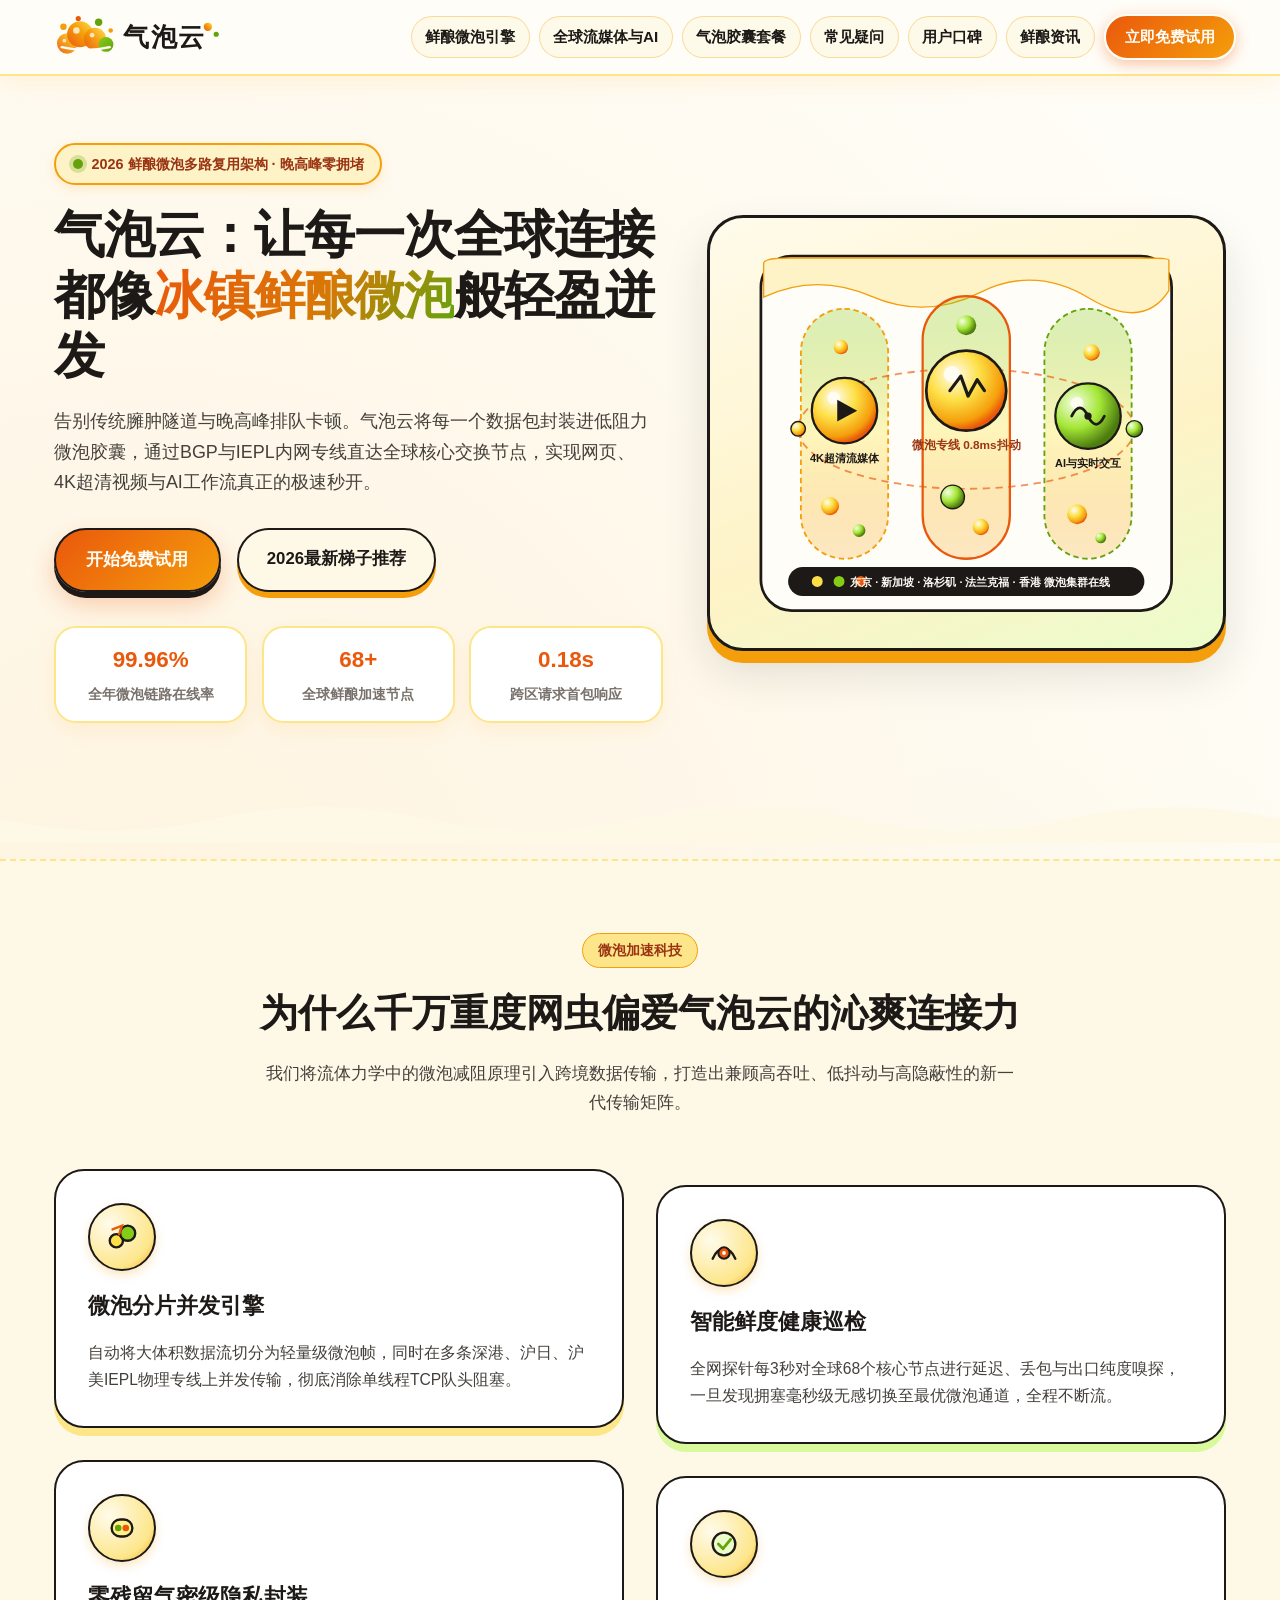
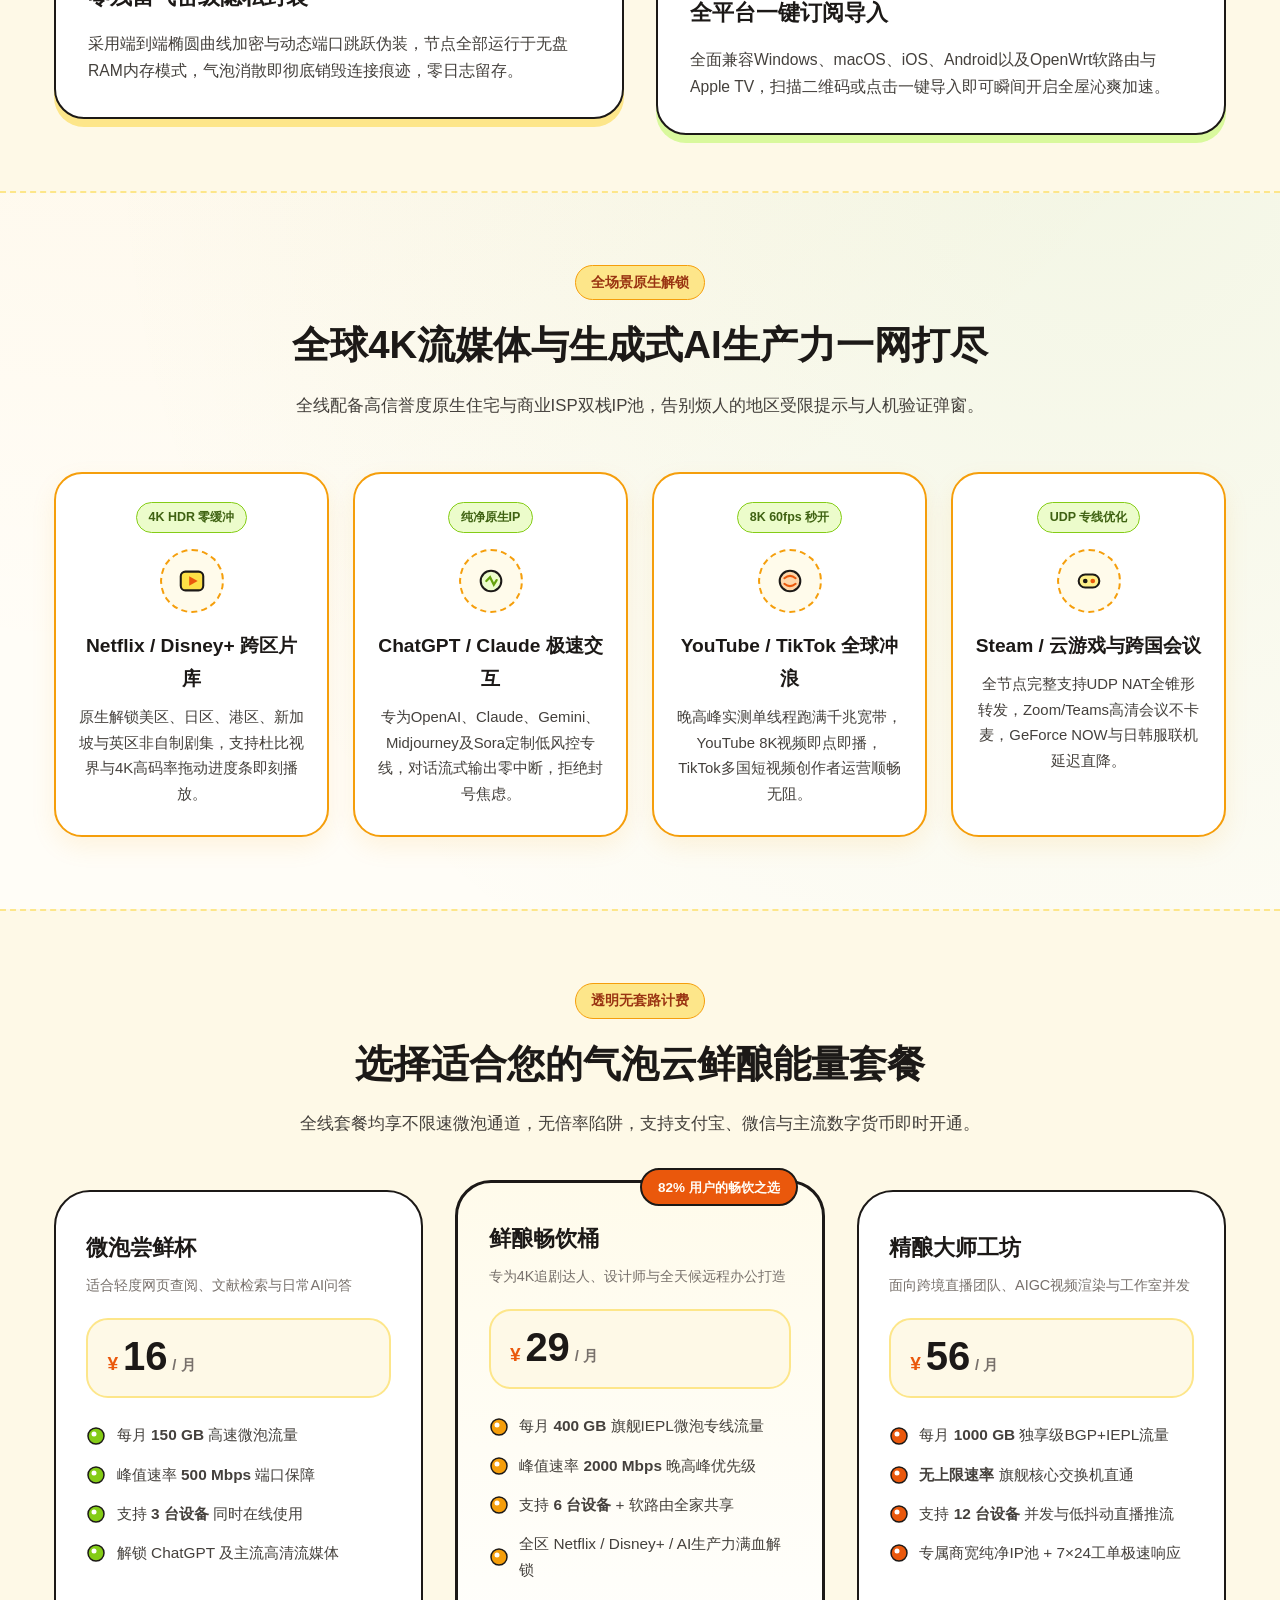
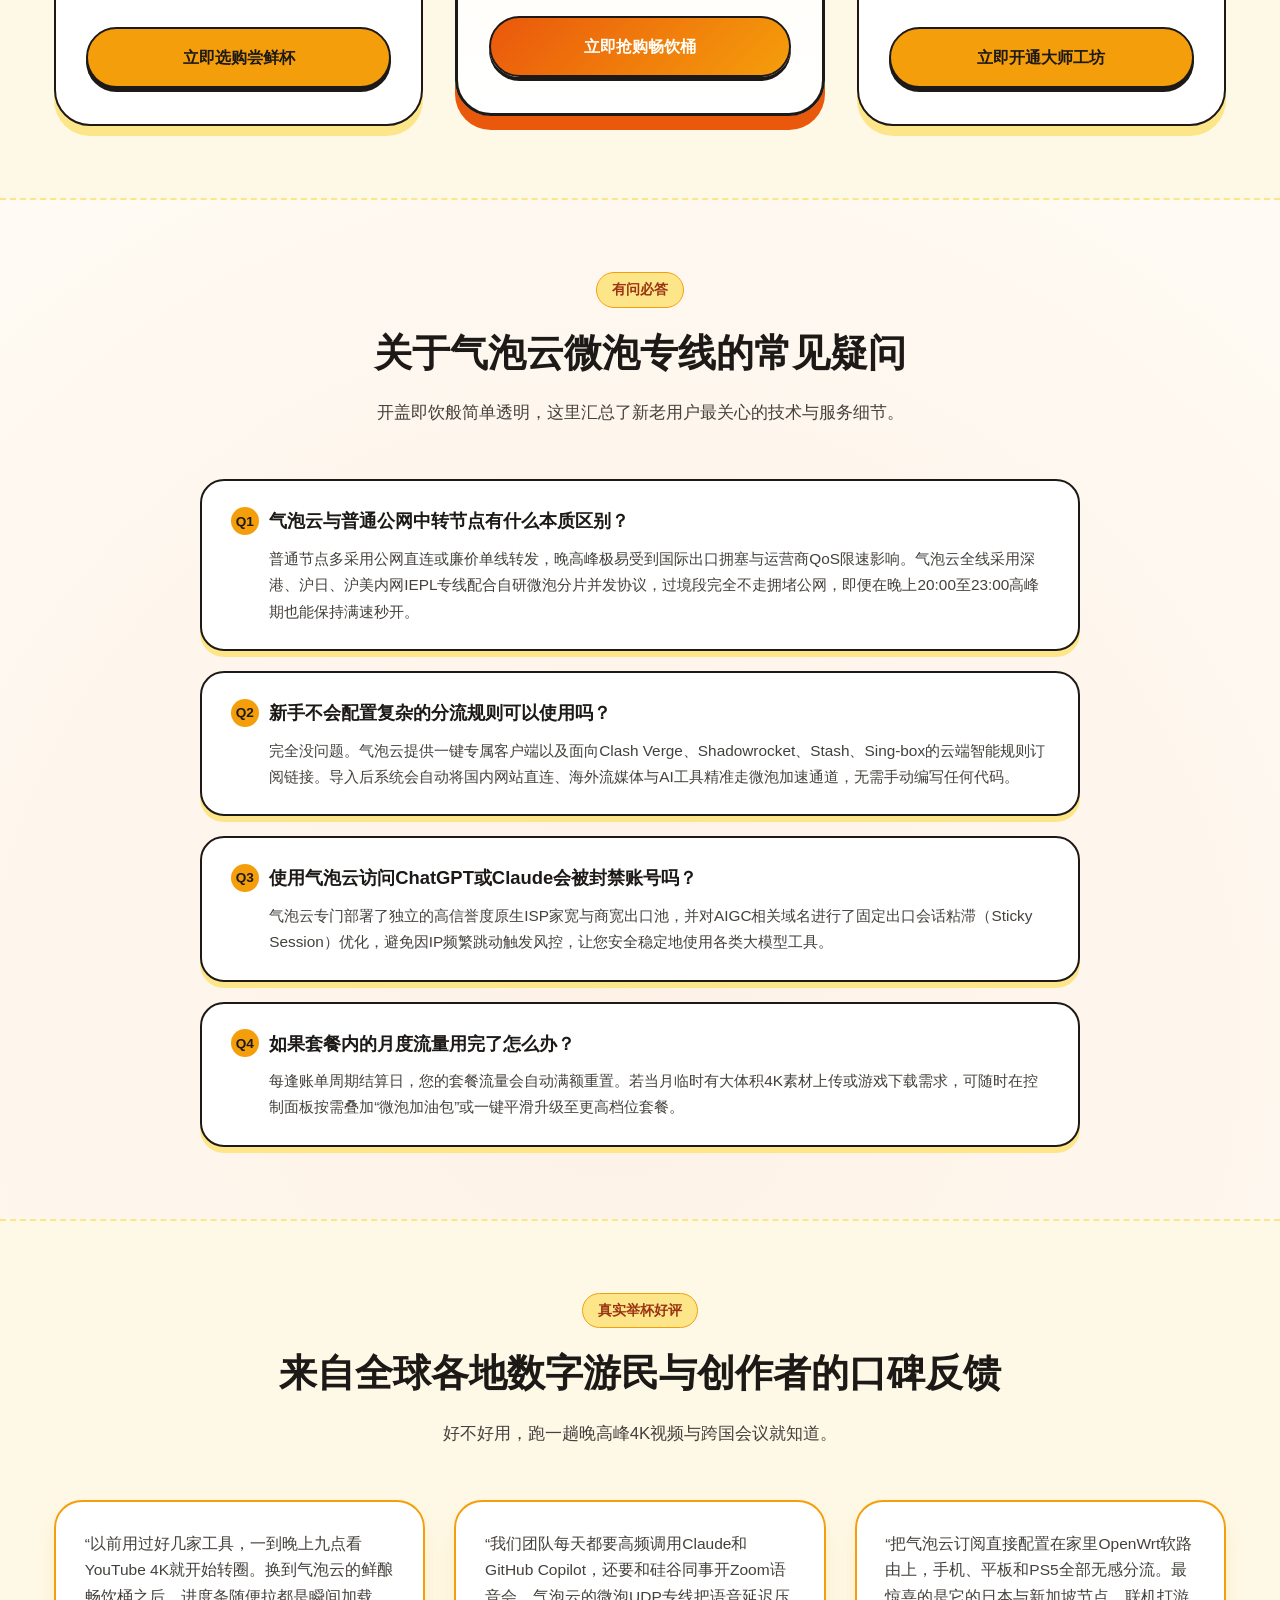
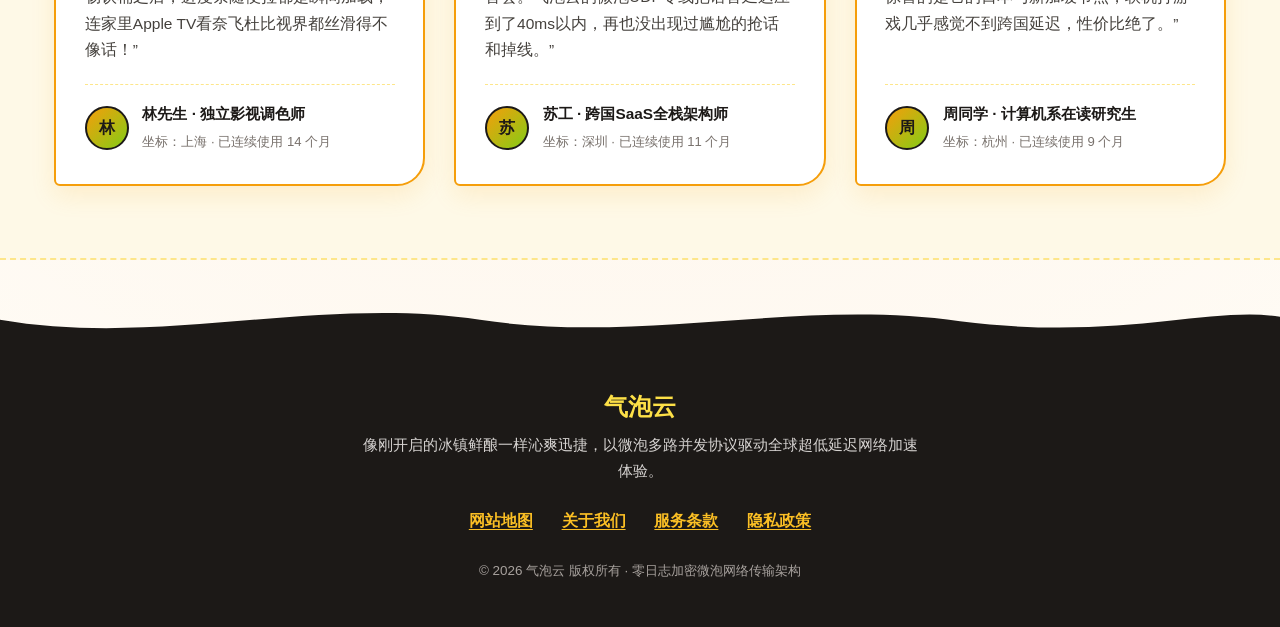
==== index.html @ e61292d2 "Deploy qipaoyun.beer landing page" ====
<!DOCTYPE html>
<html lang="zh-CN">
<head>
  <meta charset="UTF-8">
  <meta name="viewport" content="width=device-width, initial-scale=1.0">
  <title>气泡云 - 像冰镇鲜酿一样沁爽丝滑的全球网络加速与极速秒开专线</title>
  <meta name="description" content="气泡云采用独创微泡多路复用传输协议，为您提供零感延迟的网络加速体验。无论是4K流媒体解锁、AIGC生产力工具还是跨服云游戏均能极速秒开，是2026年口碑出众的高性价比机场推荐首选。">
  <meta name="keywords" content="气泡云,网络加速,极速秒开,机场推荐,微泡专线,流媒体解锁,低延迟节点,跨境网络优化">
  <link rel="canonical" href="https://qipaoyun.beer/">
  <meta property="og:type" content="website">
  <meta property="og:title" content="气泡云 - 像冰镇鲜酿一样沁爽丝滑的全球网络加速与极速秒开专线">
  <meta property="og:description" content="气泡云采用独创微泡多路复用传输协议，为您提供零感延迟的网络加速体验。4K流媒体与AI大模型极速秒开，年度高口碑机场推荐。">
  <meta property="og:url" content="https://qipaoyun.beer/">
  <meta property="og:image" content="https://qipaoyun.beer/og-bubble-beer.svg">
  <link rel="stylesheet" href="style.css">
  <script type="application/ld+json">
  {
    "@context": "https://schema.org",
    "@type": "Product",
    "name": "气泡云",
    "brand": {
      "@type": "Brand",
      "name": "气泡云"
    },
    "description": "气泡云采用微泡多路并发传输引擎，提供全球IEPL与Anycast高速节点，支持4K流媒体与AI协同极速秒开的网络加速服务。",
    "offers": {
      "@type": "AggregateOffer",
      "lowPrice": "16.00",
      "highPrice": "56.00",
      "priceCurrency": "CNY",
      "offerCount": "3"
    }
  }
  </script>
</head>
<body>
  <div class="ambient-bubbles" aria-hidden="true">
    <span></span><span></span><span></span><span></span><span></span><span></span><span></span>
  </div>

  <header class="site-header">
  <div class="header-inner">
    <a href="index.html" class="brand-logo" aria-label="气泡云首页">
  <svg class="logo-svg" viewBox="0 0 210 54" width="200" height="50" role="img" aria-label="气泡云鲜酿微泡云朵标志">
    <defs>
      <linearGradient id="beerFizzGrad" x1="0%" y1="100%" x2="100%" y2="0%">
        <stop offset="0%" stop-color="#EA580C"/>
        <stop offset="55%" stop-color="#F59E0B"/>
        <stop offset="100%" stop-color="#FDE047"/>
      </linearGradient>
      <linearGradient id="limePopGrad" x1="0%" y1="0%" x2="100%" y2="100%">
        <stop offset="0%" stop-color="#84CC16"/>
        <stop offset="100%" stop-color="#65A30D"/>
      </linearGradient>
    </defs>
    <!-- Effervescent bubble cluster forming cloud -->
    <circle cx="22" cy="34" r="11" fill="url(#beerFizzGrad)" opacity="0.92"/>
    <circle cx="36" cy="24" r="14" fill="url(#beerFizzGrad)"/>
    <circle cx="52" cy="29" r="12" fill="url(#beerFizzGrad)" opacity="0.95"/>
    <circle cx="64" cy="35" r="8" fill="url(#limePopGrad)"/>
    <path d="M16 38 Q42 44 68 38" stroke="#FFFDF7" stroke-width="2.5" fill="none" stroke-linecap="round"/>
    <!-- Rising micro-bubbles -->
    <circle class="fizz-dot d1" cx="18" cy="16" r="3.5" fill="#F59E0B"/>
    <circle class="fizz-dot d2" cx="34" cy="7" r="2.8" fill="#EA580C"/>
    <circle class="fizz-dot d3" cx="56" cy="11" r="4" fill="#65A30D"/>
    <circle class="fizz-dot d1" cx="69" cy="20" r="2.5" fill="#F59E0B"/>
    <!-- Highlights inside bubbles -->
    <circle cx="32" cy="20" r="3.5" fill="#FFFDF7" opacity="0.75"/>
    <circle cx="49" cy="25" r="2.5" fill="#FFFDF7" opacity="0.75"/>
    <circle cx="19" cy="31" r="2" fill="#FFFDF7" opacity="0.7"/>
    <!-- Brand Text 气泡云 integrated with bubble accent -->
    <text x="82" y="37" font-family="'PingFang SC', 'Microsoft YaHei', sans-serif" font-size="28" font-weight="900" fill="#1C1917" letter-spacing="2">气泡云</text>
    <circle cx="174" cy="16" r="4.5" fill="url(#beerFizzGrad)"/>
    <circle cx="183" cy="24" r="2.8" fill="#65A30D"/>
  </svg>
</a>
    <nav class="main-nav" aria-label="主导航">
      <a href="index.html#fizz-strength" class="nav-item">鲜酿微泡引擎</a>
      <a href="index.html#media-matrix" class="nav-item">全球流媒体与AI</a>
      <a href="index.html#capsule-plans" class="nav-item">气泡胶囊套餐</a>
      <a href="index.html#bubble-faq" class="nav-item">常见疑问</a>
      <a href="index.html#user-cheers" class="nav-item">用户口碑</a>
      <a href="fizz-dispatch.html" class="nav-item ">鲜酿资讯</a>
      <a href="https://ww012.twilightaff.com/#/?code=A56DH1Af" rel="nofollow" target="_blank" class="nav-cta-btn">立即免费试用</a>
    </nav>
  </div>
</header>

  <main>
    <!-- Hero Section -->
    <section class="hero-fizz">
      <div class="container hero-grid">
        <div class="hero-copy">
          <div class="fizz-pill-badge">
            <span class="fizz-pill-dot"></span>
            <span>2026 鲜酿微泡多路复用架构 · 晚高峰零拥堵</span>
          </div>
          <h1 class="hero-title">气泡云：让每一次全球连接都像<span class="highlight-fizz">冰镇鲜酿微泡</span>般轻盈迸发</h1>
          <p class="hero-subtitle">告别传统臃肿隧道与晚高峰排队卡顿。气泡云将每一个数据包封装进低阻力微泡胶囊，通过BGP与IEPL内网专线直达全球核心交换节点，实现网页、4K超清视频与AI工作流真正的极速秒开。</p>
          <div class="hero-cta-group">
            <a href="https://ww012.twilightaff.com/#/?code=A56DH1Af" rel="nofollow" target="_blank" class="btn-primary-fizz">开始免费试用</a>
            <a href="https://tizilab.net/paihang/" target="_blank" class="btn-secondary-pbn">2026最新梯子推荐</a>
          </div>
          <div class="hero-bubble-metrics">
            <div class="metric-bubble-chip">
              <strong>99.96%</strong>
              <span>全年微泡链路在线率</span>
            </div>
            <div class="metric-bubble-chip">
              <strong>68+</strong>
              <span>全球鲜酿加速节点</span>
            </div>
            <div class="metric-bubble-chip">
              <strong>0.18s</strong>
              <span>跨区请求首包响应</span>
            </div>
          </div>
        </div>
        <div class="hero-visual-chamber">
          <svg class="chamber-svg" viewBox="0 0 520 430" role="img" aria-label="气泡云微泡多路并发加速反应舱动态示意图">
  <defs>
    <radialGradient id="goldOrb" cx="35%" cy="30%" r="70%">
      <stop offset="0%" stop-color="#FFFDF7"/>
      <stop offset="45%" stop-color="#FDE047"/>
      <stop offset="85%" stop-color="#F59E0B"/>
      <stop offset="100%" stop-color="#EA580C"/>
    </radialGradient>
    <radialGradient id="limeOrb" cx="30%" cy="30%" r="70%">
      <stop offset="0%" stop-color="#F7FEE7"/>
      <stop offset="55%" stop-color="#A3E635"/>
      <stop offset="100%" stop-color="#4D7C0F"/>
    </radialGradient>
    <linearGradient id="tubeGrad" x1="0%" y1="100%" x2="0%" y2="0%">
      <stop offset="0%" stop-color="#F59E0B" stop-opacity="0.22"/>
      <stop offset="50%" stop-color="#FEF08A" stop-opacity="0.55"/>
      <stop offset="100%" stop-color="#84CC16" stop-opacity="0.28"/>
    </linearGradient>
  </defs>

  <!-- Outer Carbonated Chamber Cylinder -->
  <rect x="34" y="20" width="452" height="390" rx="34" fill="#FFFDF7" stroke="#1C1917" stroke-width="3"/>
  <!-- Top Foam Crown inside Cylinder -->
  <path d="M37,65 Q95,38 155,64 T275,60 T395,66 T483,58 L483,24 Q483,22 450,22 L65,22 Q37,22 37,28 Z" fill="#FEF3C7" stroke="#F59E0B" stroke-width="1.5"/>

  <!-- 3 Vertical Effervescent Pipeline Columns -->
  <rect x="78" y="78" width="96" height="275" rx="48" fill="url(#tubeGrad)" stroke="#F59E0B" stroke-width="2" stroke-dasharray="6 4"/>
  <rect x="212" y="64" width="96" height="289" rx="48" fill="url(#tubeGrad)" stroke="#EA580C" stroke-width="2.5"/>
  <rect x="346" y="78" width="96" height="275" rx="48" fill="url(#tubeGrad)" stroke="#65A30D" stroke-width="2" stroke-dasharray="6 4"/>

  <!-- Orbital Fizz Ring -->
  <g class="svg-orbit-ring">
    <ellipse cx="260" cy="210" rx="185" ry="66" fill="none" stroke="#EA580C" stroke-width="2" stroke-dasharray="8 6" opacity="0.65"/>
    <circle cx="75" cy="210" r="8" fill="url(#goldOrb)" stroke="#1C1917" stroke-width="1.5"/>
    <circle cx="445" cy="210" r="9" fill="url(#limeOrb)" stroke="#1C1917" stroke-width="1.5"/>
  </g>

  <!-- Left Pipeline: 4K Streaming Capsule Bubble -->
  <g class="svg-bubble-rise-1">
    <circle cx="126" cy="190" r="36" fill="url(#goldOrb)" stroke="#1C1917" stroke-width="2.5"/>
    <circle cx="114" cy="176" r="7" fill="#FFFDF7" opacity="0.8"/>
    <polygon points="118,178 118,202 140,190" fill="#1C1917"/>
    <text x="126" y="246" text-anchor="middle" font-size="12" font-weight="800" fill="#1C1917">4K超清流媒体</text>
    <circle cx="110" cy="295" r="10" fill="url(#goldOrb)"/>
    <circle cx="142" cy="322" r="7" fill="url(#limeOrb)"/>
    <circle cx="122" cy="120" r="8" fill="url(#goldOrb)"/>
  </g>

  <!-- Center Pipeline: Core AI & BGP Zero-Drag Mega Bubble -->
  <g class="svg-bubble-rise-2">
    <circle cx="260" cy="168" r="44" fill="url(#goldOrb)" stroke="#1C1917" stroke-width="3"/>
    <circle cx="244" cy="150" r="9" fill="#FFFDF7" opacity="0.85"/>
    <!-- Custom Spark/Wave Icon inside Center Bubble -->
    <path d="M242,168 L254,152 L262,174 L272,156 L280,168" fill="none" stroke="#1C1917" stroke-width="3.5" stroke-linecap="round" stroke-linejoin="round"/>
    <text x="260" y="232" text-anchor="middle" font-size="13" font-weight="900" fill="#9A3412">微泡专线 0.8ms抖动</text>
    <circle cx="245" cy="285" r="13" fill="url(#limeOrb)" stroke="#1C1917" stroke-width="1.5"/>
    <circle cx="276" cy="318" r="9" fill="url(#goldOrb)"/>
    <circle cx="260" cy="96" r="11" fill="url(#limeOrb)"/>
  </g>

  <!-- Right Pipeline: Low-Latency Cloud Gaming & Voice Bubble -->
  <g class="svg-bubble-rise-3">
    <circle cx="394" cy="196" r="36" fill="url(#limeOrb)" stroke="#1C1917" stroke-width="2.5"/>
    <circle cx="382" cy="182" r="7" fill="#FFFDF7" opacity="0.8"/>
    <!-- Custom Pulse Wave Icon -->
    <path d="M376,196 Q385,178 394,196 T412,196" fill="none" stroke="#1C1917" stroke-width="3" stroke-linecap="round"/>
    <circle cx="394" cy="196" r="4" fill="#1C1917"/>
    <text x="394" y="252" text-anchor="middle" font-size="12" font-weight="800" fill="#1C1917">AI与实时交互</text>
    <circle cx="382" cy="304" r="11" fill="url(#goldOrb)"/>
    <circle cx="408" cy="330" r="6" fill="url(#limeOrb)"/>
    <circle cx="398" cy="126" r="9" fill="url(#goldOrb)"/>
  </g>

  <!-- Bottom Carbonation Nucleation Bar -->
  <rect x="64" y="362" width="392" height="32" rx="16" fill="#1C1917"/>
  <circle cx="96" cy="378" r="6" fill="#FDE047"/>
  <circle cx="120" cy="378" r="6" fill="#84CC16"/>
  <circle cx="144" cy="378" r="6" fill="#EA580C"/>
  <text x="275" y="383" text-anchor="middle" font-size="12" font-weight="800" fill="#FFFDF7">东京 · 新加坡 · 洛杉矶 · 法兰克福 · 香港 微泡集群在线</text>
</svg>
        </div>
      </div>
    </section>

    <div class="foam-divider" aria-hidden="true">
      <svg viewBox="0 0 1440 48" preserveAspectRatio="none">
        <path d="M0,24 Q120,48 240,24 T480,24 T720,24 T960,24 T1200,24 T1440,24 L1440,48 L0,48 Z" fill="#FEF9E7"/>
      </svg>
    </div>

    <!-- Core Advantages (4 Cards) -->
    <section id="fizz-strength" class="section-block section-alt">
      <div class="container">
        <div class="section-header">
          <span class="section-tag">微泡加速科技</span>
          <h2 class="section-title">为什么千万重度网虫偏爱气泡云的沁爽连接力</h2>
          <p class="section-desc">我们将流体力学中的微泡减阻原理引入跨境数据传输，打造出兼顾高吞吐、低抖动与高隐蔽性的新一代传输矩阵。</p>
        </div>
        <div class="zigzag-features">
          <article class="fizz-feature-card">
            <div class="feature-bubble-icon">
              <svg width="34" height="34" viewBox="0 0 36 36" fill="none">
                <circle cx="12" cy="22" r="7" stroke="#1C1917" stroke-width="2.5" fill="#FDE047"/>
                <circle cx="24" cy="14" r="8" stroke="#1C1917" stroke-width="2.5" fill="#84CC16"/>
                <path d="M8,10 L18,6 L15,15" stroke="#EA580C" stroke-width="2.5" stroke-linecap="round"/>
              </svg>
            </div>
            <h3>微泡分片并发引擎</h3>
            <p>自动将大体积数据流切分为轻量级微泡帧，同时在多条深港、沪日、沪美IEPL物理专线上并发传输，彻底消除单线程TCP队头阻塞。</p>
          </article>

          <article class="fizz-feature-card">
            <div class="feature-bubble-icon">
              <svg width="34" height="34" viewBox="0 0 36 36" fill="none">
                <path d="M6,24 C12,10 24,10 30,24" stroke="#1C1917" stroke-width="2.5" stroke-linecap="round"/>
                <circle cx="18" cy="18" r="6" fill="#EA580C" stroke="#1C1917" stroke-width="2.2"/>
                <circle cx="18" cy="18" r="2" fill="#FFFDF7"/>
              </svg>
            </div>
            <h3>智能鲜度健康巡检</h3>
            <p>全网探针每3秒对全球68个核心节点进行延迟、丢包与出口纯度嗅探，一旦发现拥塞毫秒级无感切换至最优微泡通道，全程不断流。</p>
          </article>

          <article class="fizz-feature-card">
            <div class="feature-bubble-icon">
              <svg width="34" height="34" viewBox="0 0 36 36" fill="none">
                <rect x="7" y="9" width="22" height="18" rx="9" fill="#FEF08A" stroke="#1C1917" stroke-width="2.5"/>
                <circle cx="14" cy="18" r="3.5" fill="#65A30D"/>
                <circle cx="22" cy="18" r="3.5" fill="#EA580C"/>
              </svg>
            </div>
            <h3>零残留气密级隐私封装</h3>
            <p>采用端到端椭圆曲线加密与动态端口跳跃伪装，节点全部运行于无盘RAM内存模式，气泡消散即彻底销毁连接痕迹，零日志留存。</p>
          </article>

          <article class="fizz-feature-card">
            <div class="feature-bubble-icon">
              <svg width="34" height="34" viewBox="0 0 36 36" fill="none">
                <circle cx="18" cy="18" r="12" stroke="#1C1917" stroke-width="2.5" fill="#ECFCCB"/>
                <path d="M12,18 L17,23 L25,13" stroke="#65A30D" stroke-width="3" stroke-linecap="round" stroke-linejoin="round"/>
              </svg>
            </div>
            <h3>全平台一键订阅导入</h3>
            <p>全面兼容Windows、macOS、iOS、Android以及OpenWrt软路由与Apple TV，扫描二维码或点击一键导入即可瞬间开启全屋沁爽加速。</p>
          </article>
        </div>
      </div>
    </section>

    <!-- Streaming & AI Support (4 Cards) -->
    <section id="media-matrix" class="section-block">
      <div class="container">
        <div class="section-header">
          <span class="section-tag">全场景原生解锁</span>
          <h2 class="section-title">全球4K流媒体与生成式AI生产力一网打尽</h2>
          <p class="section-desc">全线配备高信誉度原生住宅与商业ISP双栈IP池，告别烦人的地区受限提示与人机验证弹窗。</p>
        </div>
        <div class="media-bubble-grid">
          <div class="media-capsule-card">
            <span class="media-badge-pill">4K HDR 零缓冲</span>
            <div class="media-svg-wrap">
              <svg width="30" height="30" viewBox="0 0 32 32" fill="none">
                <rect x="4" y="6" width="24" height="20" rx="5" stroke="#1C1917" stroke-width="2.2" fill="#FDE047"/>
                <polygon points="13,11 13,21 22,16" fill="#EA580C"/>
              </svg>
            </div>
            <h3>Netflix / Disney+ 跨区片库</h3>
            <p>原生解锁美区、日区、港区、新加坡与英区非自制剧集，支持杜比视界与4K高码率拖动进度条即刻播放。</p>
          </div>

          <div class="media-capsule-card">
            <span class="media-badge-pill">纯净原生IP</span>
            <div class="media-svg-wrap">
              <svg width="30" height="30" viewBox="0 0 32 32" fill="none">
                <circle cx="16" cy="16" r="11" stroke="#1C1917" stroke-width="2.2" fill="#ECFCCB"/>
                <path d="M11,16 L15,12 L19,20 L22,15" stroke="#65A30D" stroke-width="2.4" stroke-linecap="round"/>
              </svg>
            </div>
            <h3>ChatGPT / Claude 极速交互</h3>
            <p>专为OpenAI、Claude、Gemini、Midjourney及Sora定制低风控专线，对话流式输出零中断，拒绝封号焦虑。</p>
          </div>

          <div class="media-capsule-card">
            <span class="media-badge-pill">8K 60fps 秒开</span>
            <div class="media-svg-wrap">
              <svg width="30" height="30" viewBox="0 0 32 32" fill="none">
                <circle cx="16" cy="16" r="11" stroke="#1C1917" stroke-width="2.2" fill="#FED7AA"/>
                <path d="M10,13 Q16,8 22,13 M10,19 Q16,24 22,19" stroke="#EA580C" stroke-width="2.2" stroke-linecap="round"/>
              </svg>
            </div>
            <h3>YouTube / TikTok 全球冲浪</h3>
            <p>晚高峰实测单线程跑满千兆宽带，YouTube 8K视频即点即播，TikTok多国短视频创作者运营顺畅无阻。</p>
          </div>

          <div class="media-capsule-card">
            <span class="media-badge-pill">UDP 专线优化</span>
            <div class="media-svg-wrap">
              <svg width="30" height="30" viewBox="0 0 32 32" fill="none">
                <rect x="5" y="9" width="22" height="14" rx="7" stroke="#1C1917" stroke-width="2.2" fill="#FEF08A"/>
                <circle cx="12" cy="16" r="2.5" fill="#1C1917"/>
                <circle cx="20" cy="16" r="2.5" fill="#EA580C"/>
              </svg>
            </div>
            <h3>Steam / 云游戏与跨国会议</h3>
            <p>全节点完整支持UDP NAT全锥形转发，Zoom/Teams高清会议不卡麦，GeForce NOW与日韩服联机延迟直降。</p>
          </div>
        </div>
      </div>
    </section>

    <!-- Pricing Comparison Table (3 Plans) -->
    <section id="capsule-plans" class="section-block section-alt">
      <div class="container">
        <div class="section-header">
          <span class="section-tag">透明无套路计费</span>
          <h2 class="section-title">选择适合您的气泡云鲜酿能量套餐</h2>
          <p class="section-desc">全线套餐均享不限速微泡通道，无倍率陷阱，支持支付宝、微信与主流数字货币即时开通。</p>
        </div>
        <div class="pricing-capsule-grid">
          <!-- Plan 1 -->
          <div class="capsule-plan-card">
            <div>
              <h3 class="plan-name">微泡尝鲜杯</h3>
              <p class="plan-tagline">适合轻度网页查阅、文献检索与日常AI问答</p>
              <div class="plan-price-box">
                <span class="plan-currency">¥</span>
                <span class="plan-amount">16</span>
                <span class="plan-period">/ 月</span>
              </div>
              <ul class="plan-perk-list">
                <li>
                  <svg class="perk-bubble-bullet" viewBox="0 0 20 20"><circle cx="10" cy="10" r="8" fill="#84CC16" stroke="#1C1917" stroke-width="1.5"/><circle cx="8" cy="8" r="2.5" fill="#FFF"/></svg>
                  <span>每月 <strong>150 GB</strong> 高速微泡流量</span>
                </li>
                <li>
                  <svg class="perk-bubble-bullet" viewBox="0 0 20 20"><circle cx="10" cy="10" r="8" fill="#84CC16" stroke="#1C1917" stroke-width="1.5"/><circle cx="8" cy="8" r="2.5" fill="#FFF"/></svg>
                  <span>峰值速率 <strong>500 Mbps</strong> 端口保障</span>
                </li>
                <li>
                  <svg class="perk-bubble-bullet" viewBox="0 0 20 20"><circle cx="10" cy="10" r="8" fill="#84CC16" stroke="#1C1917" stroke-width="1.5"/><circle cx="8" cy="8" r="2.5" fill="#FFF"/></svg>
                  <span>支持 <strong>3 台设备</strong> 同时在线使用</span>
                </li>
                <li>
                  <svg class="perk-bubble-bullet" viewBox="0 0 20 20"><circle cx="10" cy="10" r="8" fill="#84CC16" stroke="#1C1917" stroke-width="1.5"/><circle cx="8" cy="8" r="2.5" fill="#FFF"/></svg>
                  <span>解锁 ChatGPT 及主流高清流媒体</span>
                </li>
              </ul>
            </div>
            <a href="https://ww012.twilightaff.com/#/?code=A56DH1Af" rel="nofollow" target="_blank" class="plan-buy-btn">立即选购尝鲜杯</a>
          </div>

          <!-- Plan 2 (Popular) -->
          <div class="capsule-plan-card popular-fizz">
            <span class="popular-ribbon">82% 用户的畅饮之选</span>
            <div>
              <h3 class="plan-name">鲜酿畅饮桶</h3>
              <p class="plan-tagline">专为4K追剧达人、设计师与全天候远程办公打造</p>
              <div class="plan-price-box">
                <span class="plan-currency">¥</span>
                <span class="plan-amount">29</span>
                <span class="plan-period">/ 月</span>
              </div>
              <ul class="plan-perk-list">
                <li>
                  <svg class="perk-bubble-bullet" viewBox="0 0 20 20"><circle cx="10" cy="10" r="8" fill="#F59E0B" stroke="#1C1917" stroke-width="1.5"/><circle cx="8" cy="8" r="2.5" fill="#FFF"/></svg>
                  <span>每月 <strong>400 GB</strong> 旗舰IEPL微泡专线流量</span>
                </li>
                <li>
                  <svg class="perk-bubble-bullet" viewBox="0 0 20 20"><circle cx="10" cy="10" r="8" fill="#F59E0B" stroke="#1C1917" stroke-width="1.5"/><circle cx="8" cy="8" r="2.5" fill="#FFF"/></svg>
                  <span>峰值速率 <strong>2000 Mbps</strong> 晚高峰优先级</span>
                </li>
                <li>
                  <svg class="perk-bubble-bullet" viewBox="0 0 20 20"><circle cx="10" cy="10" r="8" fill="#F59E0B" stroke="#1C1917" stroke-width="1.5"/><circle cx="8" cy="8" r="2.5" fill="#FFF"/></svg>
                  <span>支持 <strong>6 台设备</strong> + 软路由全家共享</span>
                </li>
                <li>
                  <svg class="perk-bubble-bullet" viewBox="0 0 20 20"><circle cx="10" cy="10" r="8" fill="#F59E0B" stroke="#1C1917" stroke-width="1.5"/><circle cx="8" cy="8" r="2.5" fill="#FFF"/></svg>
                  <span>全区 Netflix / Disney+ / AI生产力满血解锁</span>
                </li>
              </ul>
            </div>
            <a href="https://ww012.twilightaff.com/#/?code=A56DH1Af" rel="nofollow" target="_blank" class="plan-buy-btn">立即抢购畅饮桶</a>
          </div>

          <!-- Plan 3 -->
          <div class="capsule-plan-card">
            <div>
              <h3 class="plan-name">精酿大师工坊</h3>
              <p class="plan-tagline">面向跨境直播团队、AIGC视频渲染与工作室并发</p>
              <div class="plan-price-box">
                <span class="plan-currency">¥</span>
                <span class="plan-amount">56</span>
                <span class="plan-period">/ 月</span>
              </div>
              <ul class="plan-perk-list">
                <li>
                  <svg class="perk-bubble-bullet" viewBox="0 0 20 20"><circle cx="10" cy="10" r="8" fill="#EA580C" stroke="#1C1917" stroke-width="1.5"/><circle cx="8" cy="8" r="2.5" fill="#FFF"/></svg>
                  <span>每月 <strong>1000 GB</strong> 独享级BGP+IEPL流量</span>
                </li>
                <li>
                  <svg class="perk-bubble-bullet" viewBox="0 0 20 20"><circle cx="10" cy="10" r="8" fill="#EA580C" stroke="#1C1917" stroke-width="1.5"/><circle cx="8" cy="8" r="2.5" fill="#FFF"/></svg>
                  <span><strong>无上限速率</strong> 旗舰核心交换机直通</span>
                </li>
                <li>
                  <svg class="perk-bubble-bullet" viewBox="0 0 20 20"><circle cx="10" cy="10" r="8" fill="#EA580C" stroke="#1C1917" stroke-width="1.5"/><circle cx="8" cy="8" r="2.5" fill="#FFF"/></svg>
                  <span>支持 <strong>12 台设备</strong> 并发与低抖动直播推流</span>
                </li>
                <li>
                  <svg class="perk-bubble-bullet" viewBox="0 0 20 20"><circle cx="10" cy="10" r="8" fill="#EA580C" stroke="#1C1917" stroke-width="1.5"/><circle cx="8" cy="8" r="2.5" fill="#FFF"/></svg>
                  <span>专属商宽纯净IP池 + 7×24工单极速响应</span>
                </li>
              </ul>
            </div>
            <a href="https://ww012.twilightaff.com/#/?code=A56DH1Af" rel="nofollow" target="_blank" class="plan-buy-btn">立即开通大师工坊</a>
          </div>
        </div>
      </div>
    </section>

    <!-- FAQ Section (4 Items) -->
    <section id="bubble-faq" class="section-block">
      <div class="container">
        <div class="section-header">
          <span class="section-tag">有问必答</span>
          <h2 class="section-title">关于气泡云微泡专线的常见疑问</h2>
          <p class="section-desc">开盖即饮般简单透明，这里汇总了新老用户最关心的技术与服务细节。</p>
        </div>
        <div class="faq-bubble-stack">
          <div class="faq-bubble-item">
            <h3><span class="faq-q-badge">Q1</span>气泡云与普通公网中转节点有什么本质区别？</h3>
            <p>普通节点多采用公网直连或廉价单线转发，晚高峰极易受到国际出口拥塞与运营商QoS限速影响。气泡云全线采用深港、沪日、沪美内网IEPL专线配合自研微泡分片并发协议，过境段完全不走拥堵公网，即便在晚上20:00至23:00高峰期也能保持满速秒开。</p>
          </div>
          <div class="faq-bubble-item">
            <h3><span class="faq-q-badge">Q2</span>新手不会配置复杂的分流规则可以使用吗？</h3>
            <p>完全没问题。气泡云提供一键专属客户端以及面向Clash Verge、Shadowrocket、Stash、Sing-box的云端智能规则订阅链接。导入后系统会自动将国内网站直连、海外流媒体与AI工具精准走微泡加速通道，无需手动编写任何代码。</p>
          </div>
          <div class="faq-bubble-item">
            <h3><span class="faq-q-badge">Q3</span>使用气泡云访问ChatGPT或Claude会被封禁账号吗？</h3>
            <p>气泡云专门部署了独立的高信誉度原生ISP家宽与商宽出口池，并对AIGC相关域名进行了固定出口会话粘滞（Sticky Session）优化，避免因IP频繁跳动触发风控，让您安全稳定地使用各类大模型工具。</p>
          </div>
          <div class="faq-bubble-item">
            <h3><span class="faq-q-badge">Q4</span>如果套餐内的月度流量用完了怎么办？</h3>
            <p>每逢账单周期结算日，您的套餐流量会自动满额重置。若当月临时有大体积4K素材上传或游戏下载需求，可随时在控制面板按需叠加“微泡加油包”或一键平滑升级至更高档位套餐。</p>
          </div>
        </div>
      </div>
    </section>

    <!-- User Testimonials (3 Cards) -->
    <section id="user-cheers" class="section-block section-alt">
      <div class="container">
        <div class="section-header">
          <span class="section-tag">真实举杯好评</span>
          <h2 class="section-title">来自全球各地数字游民与创作者的口碑反馈</h2>
          <p class="section-desc">好不好用，跑一趟晚高峰4K视频与跨国会议就知道。</p>
        </div>
        <div class="cheers-grid">
          <div class="cheers-card">
            <p class="cheers-quote">“以前用过好几家工具，一到晚上九点看YouTube 4K就开始转圈。换到气泡云的鲜酿畅饮桶之后，进度条随便拉都是瞬间加载，连家里Apple TV看奈飞杜比视界都丝滑得不像话！”</p>
            <div class="cheers-user">
              <div class="user-avatar-bubble">林</div>
              <div class="user-meta">
                <strong>林先生 · 独立影视调色师</strong>
                <span>坐标：上海 · 已连续使用 14 个月</span>
              </div>
            </div>
          </div>

          <div class="cheers-card">
            <p class="cheers-quote">“我们团队每天都要高频调用Claude和GitHub Copilot，还要和硅谷同事开Zoom语音会。气泡云的微泡UDP专线把语音延迟压到了40ms以内，再也没出现过尴尬的抢话和掉线。”</p>
            <div class="cheers-user">
              <div class="user-avatar-bubble">苏</div>
              <div class="user-meta">
                <strong>苏工 · 跨国SaaS全栈架构师</strong>
                <span>坐标：深圳 · 已连续使用 11 个月</span>
              </div>
            </div>
          </div>

          <div class="cheers-card">
            <p class="cheers-quote">“把气泡云订阅直接配置在家里OpenWrt软路由上，手机、平板和PS5全部无感分流。最惊喜的是它的日本与新加坡节点，联机打游戏几乎感觉不到跨国延迟，性价比绝了。”</p>
            <div class="cheers-user">
              <div class="user-avatar-bubble">周</div>
              <div class="user-meta">
                <strong>周同学 · 计算机系在读研究生</strong>
                <span>坐标：杭州 · 已连续使用 9 个月</span>
              </div>
            </div>
          </div>
        </div>
      </div>
    </section>
  </main>

  <footer class="site-footer">
  <div class="footer-foam-wave" aria-hidden="true">
    <svg viewBox="0 0 1440 70" preserveAspectRatio="none">
      <path d="M0,36 C180,72 360,4 540,36 C720,68 900,8 1080,38 C1260,64 1360,18 1440,32 L1440,70 L0,70 Z" fill="#1C1917"/>
    </svg>
  </div>
  <div class="footer-body">
    <div class="footer-container">
      <div class="footer-brand-note">
        <span class="footer-brand-title">气泡云</span>
        <p class="footer-tagline">像刚开启的冰镇鲜酿一样沁爽迅捷，以微泡多路并发协议驱动全球超低延迟网络加速体验。</p>
      </div>
      <nav class="footer-links" aria-label="底部合规与信息导航">
        <a href="sitemap.html">网站地图</a>
        <a href="about.html">关于我们</a>
        <a href="terms.html">服务条款</a>
        <a href="privacy.html">隐私政策</a>
      </nav>
      <p class="footer-copy">© 2026 气泡云 版权所有 · 零日志加密微泡网络传输架构</p>
    </div>
  </div>
</footer>
</body>
</html>
---- style.css ----
/* 气泡云 qipaoyun.beer — 精酿鲜啤金黄微泡与沁爽柑橘汽水风格 (Craft Fizz Effervescence & Citrus Soda Pop) */
:root {
  --bg-malt: #FFFDF7;
  --bg-cream: #FEF9E7;
  --bg-card: #FFFFFF;
  --amber-main: #F59E0B;
  --amber-deep: #D97706;
  --tangerine: #EA580C;
  --lime-zest: #65A30D;
  --lime-bright: #84CC16;
  --ink-espresso: #1C1917;
  --ink-warm: #44403C;
  --ink-muted: #78716C;
  --border-fizz: #FDE68A;
  --link-accent: #C2410C;
}

* {
  box-sizing: border-box;
  margin: 0;
  padding: 0;
}

html {
  scroll-behavior: smooth;
  font-size: 16px;
}

body {
  font-family: -apple-system, BlinkMacSystemFont, "PingFang SC", "Hiragino Sans GB", "Microsoft YaHei", sans-serif;
  background-color: var(--bg-malt);
  color: var(--ink-espresso);
  line-height: 1.72;
  overflow-x: hidden;
  background-image:
    radial-gradient(circle at 12% 18%, rgba(245, 158, 11, 0.10) 0%, transparent 28%),
    radial-gradient(circle at 86% 32%, rgba(101, 163, 13, 0.08) 0%, transparent 26%),
    radial-gradient(circle at 48% 78%, rgba(234, 88, 12, 0.07) 0%, transparent 32%);
}

/* Prominent consistent hyperlink color before and after visit */
a,
a:link,
a:visited {
  color: var(--link-accent);
  text-decoration: underline;
  text-decoration-thickness: 1.5px;
  text-underline-offset: 3px;
  transition: color 0.2s ease, background-color 0.2s ease, transform 0.2s ease;
}

a:hover,
a:active {
  color: var(--amber-deep);
}

/* Ambient Rising Bubbles Background Layer */
.ambient-bubbles {
  position: fixed;
  inset: 0;
  pointer-events: none;
  z-index: 0;
  overflow: hidden;
}

.ambient-bubbles span {
  position: absolute;
  bottom: -60px;
  border-radius: 50%;
  background: radial-gradient(circle at 30% 30%, rgba(255, 255, 255, 0.9), rgba(245, 158, 11, 0.28) 65%, rgba(234, 88, 12, 0.42) 100%);
  border: 1.5px solid rgba(245, 158, 11, 0.45);
  animation: riseFizz linear infinite;
}

.ambient-bubbles span:nth-child(1) { width: 22px; height: 22px; left: 7%; animation-duration: 14s; animation-delay: 0s; }
.ambient-bubbles span:nth-child(2) { width: 14px; height: 14px; left: 19%; animation-duration: 11s; animation-delay: 2s; }
.ambient-bubbles span:nth-child(3) { width: 32px; height: 32px; left: 34%; animation-duration: 18s; animation-delay: 4s; }
.ambient-bubbles span:nth-child(4) { width: 18px; height: 18px; left: 52%; animation-duration: 13s; animation-delay: 1s; }
.ambient-bubbles span:nth-child(5) { width: 26px; height: 26px; left: 68%; animation-duration: 16s; animation-delay: 3s; }
.ambient-bubbles span:nth-child(6) { width: 15px; height: 15px; left: 82%; animation-duration: 12s; animation-delay: 5s; }
.ambient-bubbles span:nth-child(7) { width: 28px; height: 28px; left: 92%; animation-duration: 17s; animation-delay: 2.5s; }

@keyframes riseFizz {
  0% { transform: translateY(0) translateX(0) scale(0.85); opacity: 0; }
  15% { opacity: 0.65; }
  50% { transform: translateY(-50vh) translateX(12px) scale(1.05); opacity: 0.55; }
  85% { opacity: 0.45; }
  100% { transform: translateY(-108vh) translateX(-10px) scale(1.18); opacity: 0; }
}

.fizz-dot {
  animation: popPulse 2.6s ease-in-out infinite;
}
.fizz-dot.d2 { animation-delay: 0.8s; }
.fizz-dot.d3 { animation-delay: 1.5s; }

@keyframes popPulse {
  0%, 100% { transform: translateY(0) scale(1); opacity: 0.9; }
  50% { transform: translateY(-4px) scale(1.22); opacity: 1; }
}

/* Header & Navigation */
.site-header {
  position: sticky;
  top: 0;
  z-index: 100;
  background: rgba(255, 253, 247, 0.95);
  border-bottom: 2px solid var(--border-fizz);
  box-shadow: 0 6px 24px rgba(245, 158, 11, 0.10);
}

.header-inner {
  max-width: 1240px;
  margin: 0 auto;
  padding: 0.75rem 1.5rem;
  display: flex;
  align-items: center;
  justify-content: space-between;
  gap: 1rem;
  flex-wrap: wrap;
}

.brand-logo,
.brand-logo:link,
.brand-logo:visited {
  text-decoration: none;
  display: inline-flex;
  align-items: center;
}

.main-nav {
  display: flex;
  align-items: center;
  gap: 0.55rem;
  flex-wrap: wrap;
}

.nav-item,
.nav-item:link,
.nav-item:visited {
  color: var(--ink-espresso);
  text-decoration: none;
  font-weight: 600;
  font-size: 0.95rem;
  padding: 0.45rem 0.85rem;
  border-radius: 999px;
  background: rgba(254, 249, 231, 0.85);
  border: 1px solid rgba(245, 158, 11, 0.35);
  transition: all 0.22s ease;
}

.nav-item:hover,
.nav-item.active-nav {
  background: var(--amber-main);
  color: #1C1917;
  border-color: var(--amber-deep);
  transform: translateY(-2px);
}

.nav-cta-btn,
.nav-cta-btn:link,
.nav-cta-btn:visited {
  background: linear-gradient(135deg, #EA580C 0%, #F59E0B 100%);
  color: #FFFDF7;
  text-decoration: none;
  font-weight: 800;
  font-size: 0.95rem;
  padding: 0.52rem 1.2rem;
  border-radius: 999px;
  border: 2px solid #FFFDF7;
  box-shadow: 0 4px 14px rgba(234, 88, 12, 0.35);
}

.nav-cta-btn:hover {
  transform: translateY(-2px) scale(1.03);
  box-shadow: 0 6px 18px rgba(234, 88, 12, 0.48);
  color: #FFFDF7;
}

/* Main Container */
main {
  position: relative;
  z-index: 1;
}

.container {
  max-width: 1220px;
  margin: 0 auto;
  padding: 0 1.5rem;
}

/* Hero Section: Split Left Copy / Right Animated Bubble Accelerator Chamber */
.hero-fizz {
  padding: 4.2rem 0 3.5rem;
  position: relative;
}

.hero-grid {
  display: grid;
  grid-template-columns: 1.08fr 0.92fr;
  gap: 2.8rem;
  align-items: center;
}

.fizz-pill-badge {
  display: inline-flex;
  align-items: center;
  gap: 0.55rem;
  padding: 0.42rem 1.05rem;
  border-radius: 999px;
  background: #FEF3C7;
  border: 2px solid #F59E0B;
  color: #9A3412;
  font-weight: 800;
  font-size: 0.9rem;
  margin-bottom: 1.25rem;
  box-shadow: 0 4px 12px rgba(245, 158, 11, 0.16);
}

.fizz-pill-dot {
  width: 10px;
  height: 10px;
  border-radius: 50%;
  background: var(--lime-zest);
  box-shadow: 0 0 0 4px rgba(101, 163, 13, 0.25);
}

.hero-title {
  font-size: clamp(2.1rem, 4vw, 3.35rem);
  line-height: 1.18;
  font-weight: 900;
  color: var(--ink-espresso);
  margin-bottom: 1.2rem;
  letter-spacing: -0.02em;
}

.hero-title .highlight-fizz {
  background: linear-gradient(120deg, #EA580C 0%, #D97706 55%, #65A30D 100%);
  -webkit-background-clip: text;
  -webkit-text-fill-color: transparent;
}

.hero-subtitle {
  font-size: 1.12rem;
  color: var(--ink-warm);
  margin-bottom: 1.85rem;
  max-width: 600px;
}

.hero-cta-group {
  display: flex;
  flex-wrap: wrap;
  gap: 1rem;
  margin-bottom: 2.1rem;
}

.btn-primary-fizz,
.btn-primary-fizz:link,
.btn-primary-fizz:visited {
  display: inline-flex;
  align-items: center;
  justify-content: center;
  gap: 0.6rem;
  padding: 0.95rem 1.9rem;
  border-radius: 999px;
  background: linear-gradient(135deg, #EA580C 0%, #F59E0B 100%);
  color: #FFFDF7;
  font-size: 1.08rem;
  font-weight: 800;
  text-decoration: none;
  border: 2px solid #1C1917;
  box-shadow: 0 6px 0 #1C1917, 0 12px 24px rgba(234, 88, 12, 0.28);
}

.btn-primary-fizz:hover {
  transform: translateY(-3px);
  box-shadow: 0 9px 0 #1C1917, 0 16px 28px rgba(234, 88, 12, 0.36);
  color: #FFFDF7;
}

.btn-secondary-pbn,
.btn-secondary-pbn:link,
.btn-secondary-pbn:visited {
  display: inline-flex;
  align-items: center;
  justify-content: center;
  gap: 0.55rem;
  padding: 0.95rem 1.75rem;
  border-radius: 999px;
  background: #FEF9E7;
  color: #1C1917;
  font-size: 1.05rem;
  font-weight: 800;
  text-decoration: none;
  border: 2px solid #1C1917;
  box-shadow: 0 6px 0 #F59E0B;
}

.btn-secondary-pbn:hover {
  background: #FDE68A;
  transform: translateY(-3px);
  box-shadow: 0 9px 0 #EA580C;
  color: #1C1917;
}

.hero-bubble-metrics {
  display: grid;
  grid-template-columns: repeat(3, 1fr);
  gap: 0.9rem;
}

.metric-bubble-chip {
  background: #FFFFFF;
  border: 2px solid var(--border-fizz);
  border-radius: 22px;
  padding: 0.85rem 1rem;
  text-align: center;
  box-shadow: 0 8px 20px rgba(245, 158, 11, 0.08);
}

.metric-bubble-chip strong {
  display: block;
  font-size: 1.4rem;
  font-weight: 900;
  color: var(--tangerine);
}

.metric-bubble-chip span {
  font-size: 0.85rem;
  color: var(--ink-muted);
  font-weight: 600;
}

/* Right Hero Animated SVG Bubble Chamber */
.hero-visual-chamber {
  background: linear-gradient(160deg, #FFFBEB 0%, #FEF3C7 60%, #ECFCCB 100%);
  border: 3px solid #1C1917;
  border-radius: 36px;
  padding: 1.25rem;
  box-shadow: 0 12px 0 #F59E0B, 0 22px 45px rgba(28, 25, 23, 0.12);
  position: relative;
  overflow: hidden;
}

.chamber-svg {
  width: 100%;
  height: auto;
  display: block;
}

.svg-bubble-rise-1 {
  animation: chamberRise1 5.5s ease-in-out infinite;
}
.svg-bubble-rise-2 {
  animation: chamberRise2 6.8s ease-in-out infinite;
}
.svg-bubble-rise-3 {
  animation: chamberRise3 4.8s ease-in-out infinite;
}
.svg-orbit-ring {
  transform-origin: 260px 210px;
  animation: spinSlow 18s linear infinite;
}

@keyframes chamberRise1 {
  0%, 100% { transform: translateY(0px) scale(1); }
  50% { transform: translateY(-16px) scale(1.06); }
}
@keyframes chamberRise2 {
  0%, 100% { transform: translateY(0px) translateX(0px); }
  50% { transform: translateY(-22px) translateX(6px); }
}
@keyframes chamberRise3 {
  0%, 100% { transform: translateY(0px) scale(0.96); }
  50% { transform: translateY(-14px) scale(1.08); }
}
@keyframes spinSlow {
  from { transform: rotate(0deg); }
  to { transform: rotate(360deg); }
}

/* Section Foam Divider */
.foam-divider {
  width: 100%;
  overflow: hidden;
  line-height: 0;
  margin: 1rem 0;
}

.foam-divider svg {
  width: 100%;
  height: 48px;
  display: block;
}

/* Section Headings */
.section-block {
  padding: 4.5rem 0;
}

.section-alt {
  background-color: var(--bg-cream);
  border-top: 2px dashed var(--border-fizz);
  border-bottom: 2px dashed var(--border-fizz);
}

.section-header {
  text-align: center;
  max-width: 760px;
  margin: 0 auto 3.2rem;
}

.section-tag {
  display: inline-block;
  background: #FDE68A;
  color: #9A3412;
  font-weight: 800;
  font-size: 0.86rem;
  padding: 0.3rem 0.95rem;
  border-radius: 999px;
  border: 1.5px solid #F59E0B;
  margin-bottom: 0.75rem;
}

.section-title {
  font-size: clamp(1.75rem, 3vw, 2.45rem);
  font-weight: 900;
  color: var(--ink-espresso);
  margin-bottom: 0.85rem;
}

.section-desc {
  color: var(--ink-warm);
  font-size: 1.05rem;
}

/* Core Advantages: Zig-Zag Spotlight Bubble Cards (4 Cards) */
.zigzag-features {
  display: grid;
  grid-template-columns: repeat(2, 1fr);
  gap: 2rem;
}

.fizz-feature-card {
  background: var(--bg-card);
  border: 2.5px solid #1C1917;
  border-radius: 30px;
  padding: 2rem;
  position: relative;
  box-shadow: 0 8px 0 #FDE68A;
  transition: transform 0.25s ease, box-shadow 0.25s ease;
  display: flex;
  flex-direction: column;
  gap: 1rem;
}

.fizz-feature-card:nth-child(even) {
  transform: translateY(16px);
  box-shadow: 0 8px 0 #D9F99D;
}

.fizz-feature-card:hover {
  transform: translateY(-6px);
  box-shadow: 0 12px 0 var(--amber-main);
}

.feature-bubble-icon {
  width: 68px;
  height: 68px;
  border-radius: 50%;
  background: radial-gradient(circle at 30% 30%, #FFFBEB, #FDE68A 70%, #F59E0B 100%);
  border: 2px solid #1C1917;
  display: flex;
  align-items: center;
  justify-content: center;
  box-shadow: 0 4px 10px rgba(245, 158, 11, 0.25);
}

.fizz-feature-card h3 {
  font-size: 1.35rem;
  font-weight: 800;
  color: var(--ink-espresso);
}

.fizz-feature-card p {
  color: var(--ink-warm);
  font-size: 0.98rem;
}

/* Streaming & AI Support Cards (4 Cards) */
.media-bubble-grid {
  display: grid;
  grid-template-columns: repeat(4, 1fr);
  gap: 1.5rem;
}

.media-capsule-card {
  background: #FFFFFF;
  border: 2px solid #F59E0B;
  border-radius: 28px;
  padding: 1.75rem 1.4rem;
  text-align: center;
  position: relative;
  overflow: hidden;
  box-shadow: 0 10px 25px rgba(245, 158, 11, 0.10);
  transition: transform 0.25s ease;
}

.media-capsule-card:hover {
  transform: translateY(-6px);
  border-color: var(--tangerine);
}

.media-badge-pill {
  display: inline-block;
  font-size: 0.78rem;
  font-weight: 800;
  padding: 0.22rem 0.75rem;
  border-radius: 999px;
  background: #ECFCCB;
  color: #3F6212;
  border: 1px solid #84CC16;
  margin-bottom: 1rem;
}

.media-svg-wrap {
  width: 64px;
  height: 64px;
  margin: 0 auto 1rem;
  border-radius: 50%;
  background: #FFFBEB;
  border: 2px dashed #F59E0B;
  display: flex;
  align-items: center;
  justify-content: center;
}

.media-capsule-card h3 {
  font-size: 1.2rem;
  font-weight: 800;
  margin-bottom: 0.65rem;
  color: var(--ink-espresso);
}

.media-capsule-card p {
  font-size: 0.93rem;
  color: var(--ink-warm);
}

/* Pricing Table: 3 Carbonated Capsule Plans */
.pricing-capsule-grid {
  display: grid;
  grid-template-columns: repeat(3, 1fr);
  gap: 2rem;
  align-items: stretch;
}

.capsule-plan-card {
  background: #FFFFFF;
  border: 2.5px solid #1C1917;
  border-radius: 36px;
  padding: 2.3rem 1.9rem;
  display: flex;
  flex-direction: column;
  justify-content: space-between;
  position: relative;
  box-shadow: 0 10px 0 #FDE68A;
}

.capsule-plan-card.popular-fizz {
  background: linear-gradient(180deg, #FFFBEB 0%, #FFFFFF 100%);
  border-width: 3px;
  box-shadow: 0 14px 0 var(--tangerine);
  transform: translateY(-10px);
}

.popular-ribbon {
  position: absolute;
  top: -15px;
  right: 24px;
  background: var(--tangerine);
  color: #FFFDF7;
  font-weight: 800;
  font-size: 0.84rem;
  padding: 0.32rem 1rem;
  border-radius: 999px;
  border: 2px solid #1C1917;
}

.plan-name {
  font-size: 1.35rem;
  font-weight: 900;
  color: var(--ink-espresso);
  margin-bottom: 0.4rem;
}

.plan-tagline {
  font-size: 0.9rem;
  color: var(--ink-muted);
  margin-bottom: 1.3rem;
}

.plan-price-box {
  background: var(--bg-cream);
  border: 2px solid var(--border-fizz);
  border-radius: 22px;
  padding: 1rem 1.2rem;
  margin-bottom: 1.5rem;
  display: flex;
  align-items: baseline;
  gap: 0.3rem;
}

.plan-currency {
  font-size: 1.2rem;
  font-weight: 800;
  color: var(--tangerine);
}

.plan-amount {
  font-size: 2.5rem;
  font-weight: 900;
  color: var(--ink-espresso);
  line-height: 1;
}

.plan-period {
  font-size: 0.92rem;
  color: var(--ink-muted);
  font-weight: 600;
}

.plan-perk-list {
  list-style: none;
  margin-bottom: 2rem;
  display: flex;
  flex-direction: column;
  gap: 0.8rem;
}

.plan-perk-list li {
  display: flex;
  align-items: center;
  gap: 0.65rem;
  font-size: 0.96rem;
  color: var(--ink-warm);
}

.perk-bubble-bullet {
  width: 20px;
  height: 20px;
  flex-shrink: 0;
}

.plan-buy-btn,
.plan-buy-btn:link,
.plan-buy-btn:visited {
  display: block;
  text-align: center;
  padding: 0.9rem 1.4rem;
  border-radius: 999px;
  background: var(--amber-main);
  color: #1C1917;
  font-weight: 900;
  font-size: 1.02rem;
  text-decoration: none;
  border: 2px solid #1C1917;
  box-shadow: 0 4px 0 #1C1917;
}

.capsule-plan-card.popular-fizz .plan-buy-btn {
  background: linear-gradient(135deg, #EA580C 0%, #F59E0B 100%);
  color: #FFFDF7;
}

.plan-buy-btn:hover {
  transform: translateY(-2px);
  box-shadow: 0 6px 0 #1C1917;
}

/* FAQ Section */
.faq-bubble-stack {
  max-width: 880px;
  margin: 0 auto;
  display: flex;
  flex-direction: column;
  gap: 1.25rem;
}

.faq-bubble-item {
  background: #FFFFFF;
  border: 2px solid #1C1917;
  border-radius: 24px;
  padding: 1.5rem 1.8rem;
  box-shadow: 0 6px 0 #FDE68A;
}

.faq-bubble-item h3 {
  font-size: 1.15rem;
  font-weight: 800;
  color: var(--ink-espresso);
  margin-bottom: 0.55rem;
  display: flex;
  align-items: center;
  gap: 0.65rem;
}

.faq-q-badge {
  display: inline-flex;
  align-items: center;
  justify-content: center;
  width: 28px;
  height: 28px;
  border-radius: 50%;
  background: var(--amber-main);
  color: #1C1917;
  font-weight: 900;
  font-size: 0.85rem;
  flex-shrink: 0;
}

.faq-bubble-item p {
  color: var(--ink-warm);
  font-size: 0.96rem;
  padding-left: 2.4rem;
}

/* Testimonials: Quote Bubbles */
.cheers-grid {
  display: grid;
  grid-template-columns: repeat(3, 1fr);
  gap: 1.8rem;
}

.cheers-card {
  background: #FFFFFF;
  border: 2px solid #F59E0B;
  border-radius: 28px 28px 28px 6px;
  padding: 1.8rem;
  box-shadow: 0 10px 24px rgba(245, 158, 11, 0.12);
  display: flex;
  flex-direction: column;
  justify-content: space-between;
  gap: 1.25rem;
}

.cheers-quote {
  font-size: 0.97rem;
  color: var(--ink-warm);
  font-style: normal;
}

.cheers-user {
  display: flex;
  align-items: center;
  gap: 0.85rem;
  border-top: 1px dashed var(--border-fizz);
  padding-top: 1rem;
}

.user-avatar-bubble {
  width: 44px;
  height: 44px;
  border-radius: 50%;
  background: linear-gradient(135deg, #F59E0B, #84CC16);
  border: 2px solid #1C1917;
  display: flex;
  align-items: center;
  justify-content: center;
  font-weight: 900;
  color: #1C1917;
}

.user-meta strong {
  display: block;
  font-size: 0.96rem;
  color: var(--ink-espresso);
}

.user-meta span {
  font-size: 0.82rem;
  color: var(--ink-muted);
}

/* Articles Hub Cards & Subpage Styles */
.subpage-hero {
  padding: 3.2rem 0 2.2rem;
  text-align: center;
  background: linear-gradient(180deg, #FEF9E7 0%, #FFFDF7 100%);
  border-bottom: 2px dashed var(--border-fizz);
}

.subpage-hero h1 {
  font-size: clamp(1.85rem, 3.4vw, 2.7rem);
  font-weight: 900;
  color: var(--ink-espresso);
  margin-bottom: 0.75rem;
}

.subpage-hero p {
  max-width: 720px;
  margin: 0 auto;
  color: var(--ink-warm);
  font-size: 1.05rem;
}

.hub-cards-grid {
  display: grid;
  grid-template-columns: repeat(3, 1fr);
  gap: 1.85rem;
  padding: 3.5rem 0;
}

.hub-card {
  background: #FFFFFF;
  border: 2.5px solid #1C1917;
  border-radius: 28px;
  padding: 1.8rem;
  box-shadow: 0 8px 0 #FDE68A;
  display: flex;
  flex-direction: column;
  justify-content: space-between;
  transition: transform 0.22s ease, box-shadow 0.22s ease;
}

.hub-card:hover {
  transform: translateY(-5px);
  box-shadow: 0 12px 0 var(--amber-main);
}

.hub-card-tag {
  display: inline-block;
  align-self: flex-start;
  background: #FEF3C7;
  color: #9A3412;
  font-size: 0.78rem;
  font-weight: 800;
  padding: 0.25rem 0.75rem;
  border-radius: 999px;
  border: 1px solid #F59E0B;
  margin-bottom: 0.9rem;
}

.hub-card h2 {
  font-size: 1.22rem;
  line-height: 1.4;
  margin-bottom: 0.8rem;
}

.hub-card h2 a,
.hub-card h2 a:link,
.hub-card h2 a:visited {
  color: var(--ink-espresso);
  text-decoration: none;
}

.hub-card h2 a:hover {
  color: var(--link-accent);
}

.hub-card p {
  font-size: 0.93rem;
  color: var(--ink-warm);
  margin-bottom: 1.3rem;
}

.hub-card-read,
.hub-card-read:link,
.hub-card-read:visited {
  font-weight: 800;
  font-size: 0.92rem;
  color: var(--link-accent);
  text-decoration: underline;
}

/* Article Detail & Legal Page Content Box */
.prose-shell {
  max-width: 860px;
  margin: 2.8rem auto 4.5rem;
  background: #FFFFFF;
  border: 2.5px solid #1C1917;
  border-radius: 32px;
  padding: 2.8rem 2.6rem;
  box-shadow: 0 10px 0 #FDE68A;
}

.prose-shell h2 {
  font-size: 1.48rem;
  font-weight: 900;
  color: var(--ink-espresso);
  margin: 2rem 0 0.85rem;
  padding-bottom: 0.45rem;
  border-bottom: 2px dashed var(--border-fizz);
}

.prose-shell h3 {
  font-size: 1.18rem;
  font-weight: 800;
  color: #9A3412;
  margin: 1.4rem 0 0.6rem;
}

.prose-shell p {
  margin-bottom: 1.15rem;
  color: var(--ink-warm);
  font-size: 1.02rem;
  line-height: 1.82;
}

.prose-shell ul {
  margin: 0.8rem 0 1.4rem 1.4rem;
  color: var(--ink-warm);
}

.prose-shell li {
  margin-bottom: 0.5rem;
}

.article-cta-banner {
  margin-top: 2.5rem;
  padding: 1.8rem;
  border-radius: 24px;
  background: linear-gradient(135deg, #FEF3C7 0%, #ECFCCB 100%);
  border: 2px solid #1C1917;
  text-align: center;
}

.article-cta-banner h3 {
  margin-top: 0;
  color: var(--ink-espresso);
}

/* Footer */
.site-footer {
  margin-top: 2rem;
  position: relative;
  z-index: 1;
}

.footer-foam-wave svg {
  width: 100%;
  height: 54px;
  display: block;
}

.footer-body {
  background: #1C1917;
  color: #F5F5F4;
  padding: 2.5rem 0 2.8rem;
}

.footer-container {
  max-width: 1200px;
  margin: 0 auto;
  padding: 0 1.5rem;
  text-align: center;
}

.footer-brand-title {
  font-size: 1.5rem;
  font-weight: 900;
  color: #FDE047;
  display: block;
  margin-bottom: 0.4rem;
}

.footer-tagline {
  color: #D6D3D1;
  font-size: 0.92rem;
  max-width: 560px;
  margin: 0 auto 1.5rem;
}

.footer-links {
  display: flex;
  justify-content: center;
  flex-wrap: wrap;
  gap: 1.8rem;
  margin-bottom: 1.5rem;
}

.footer-links a,
.footer-links a:link,
.footer-links a:visited {
  color: #FBBF24;
  font-weight: 700;
  font-size: 0.98rem;
  text-decoration: underline;
}

.footer-links a:hover {
  color: #FEF08A;
}

.footer-copy {
  font-size: 0.84rem;
  color: #A8A29E;
}

/* Responsive Media Queries — Navigation NEVER disappears on mobile */
@media (max-width: 980px) {
  .hero-grid {
    grid-template-columns: 1fr;
  }
  .media-bubble-grid {
    grid-template-columns: repeat(2, 1fr);
  }
  .pricing-capsule-grid,
  .cheers-grid,
  .hub-cards-grid {
    grid-template-columns: 1fr;
  }
  .capsule-plan-card.popular-fizz {
    transform: none;
  }
}

@media (max-width: 768px) {
  .header-inner {
    flex-direction: column;
    align-items: center;
    padding: 0.7rem 1rem;
  }
  .main-nav {
    display: flex !important;
    flex-wrap: wrap;
    justify-content: center;
    width: 100%;
    gap: 0.45rem;
  }
  .nav-item,
  .nav-item:link,
  .nav-item:visited {
    font-size: 0.86rem;
    padding: 0.38rem 0.7rem;
  }
  .nav-cta-btn,
  .nav-cta-btn:link,
  .nav-cta-btn:visited {
    font-size: 0.88rem;
    padding: 0.44rem 1rem;
  }
  .zigzag-features,
  .media-bubble-grid,
  .hero-bubble-metrics {
    grid-template-columns: 1fr;
  }
  .fizz-feature-card:nth-child(even) {
    transform: none;
  }
  .hero-cta-group {
    flex-direction: column;
  }
  .btn-primary-fizz,
  .btn-secondary-pbn {
    width: 100%;
  }
  .prose-shell {
    padding: 1.6rem 1.25rem;
    margin: 1.5rem 1rem 3rem;
  }
}
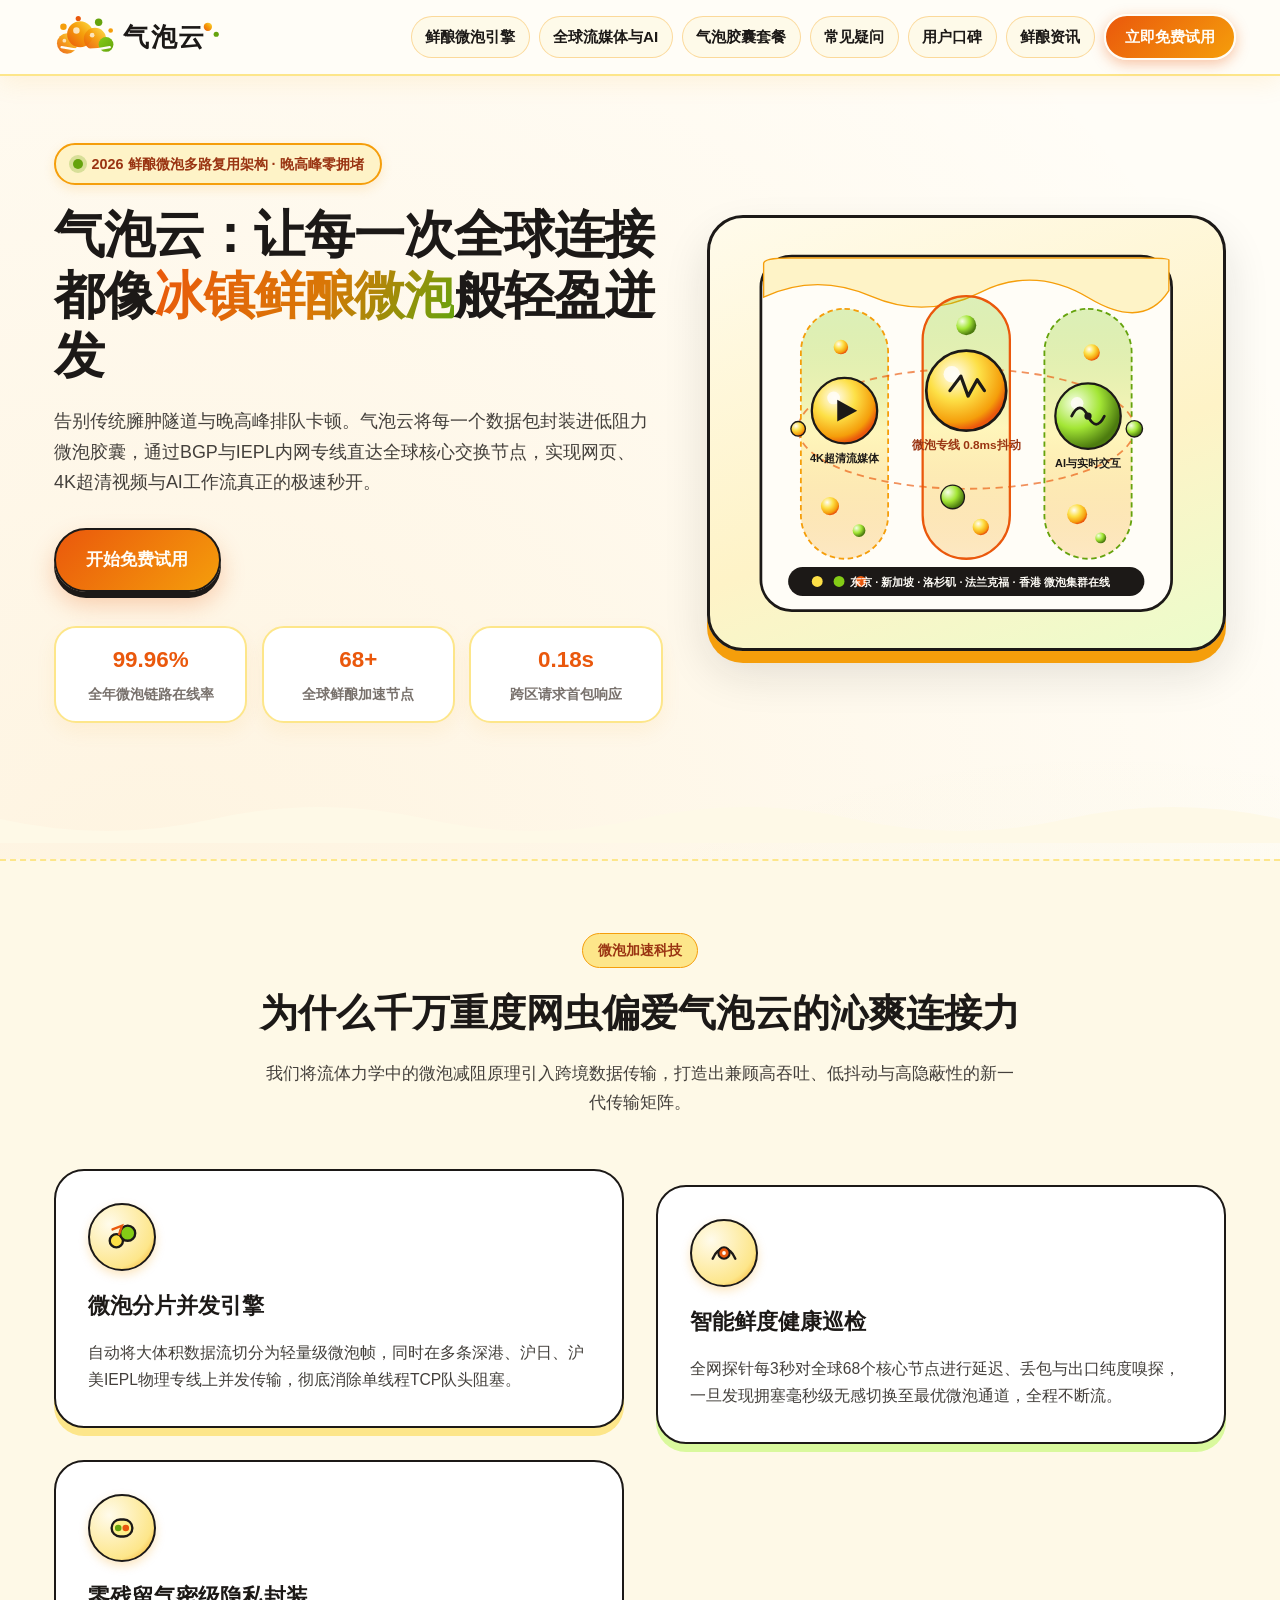
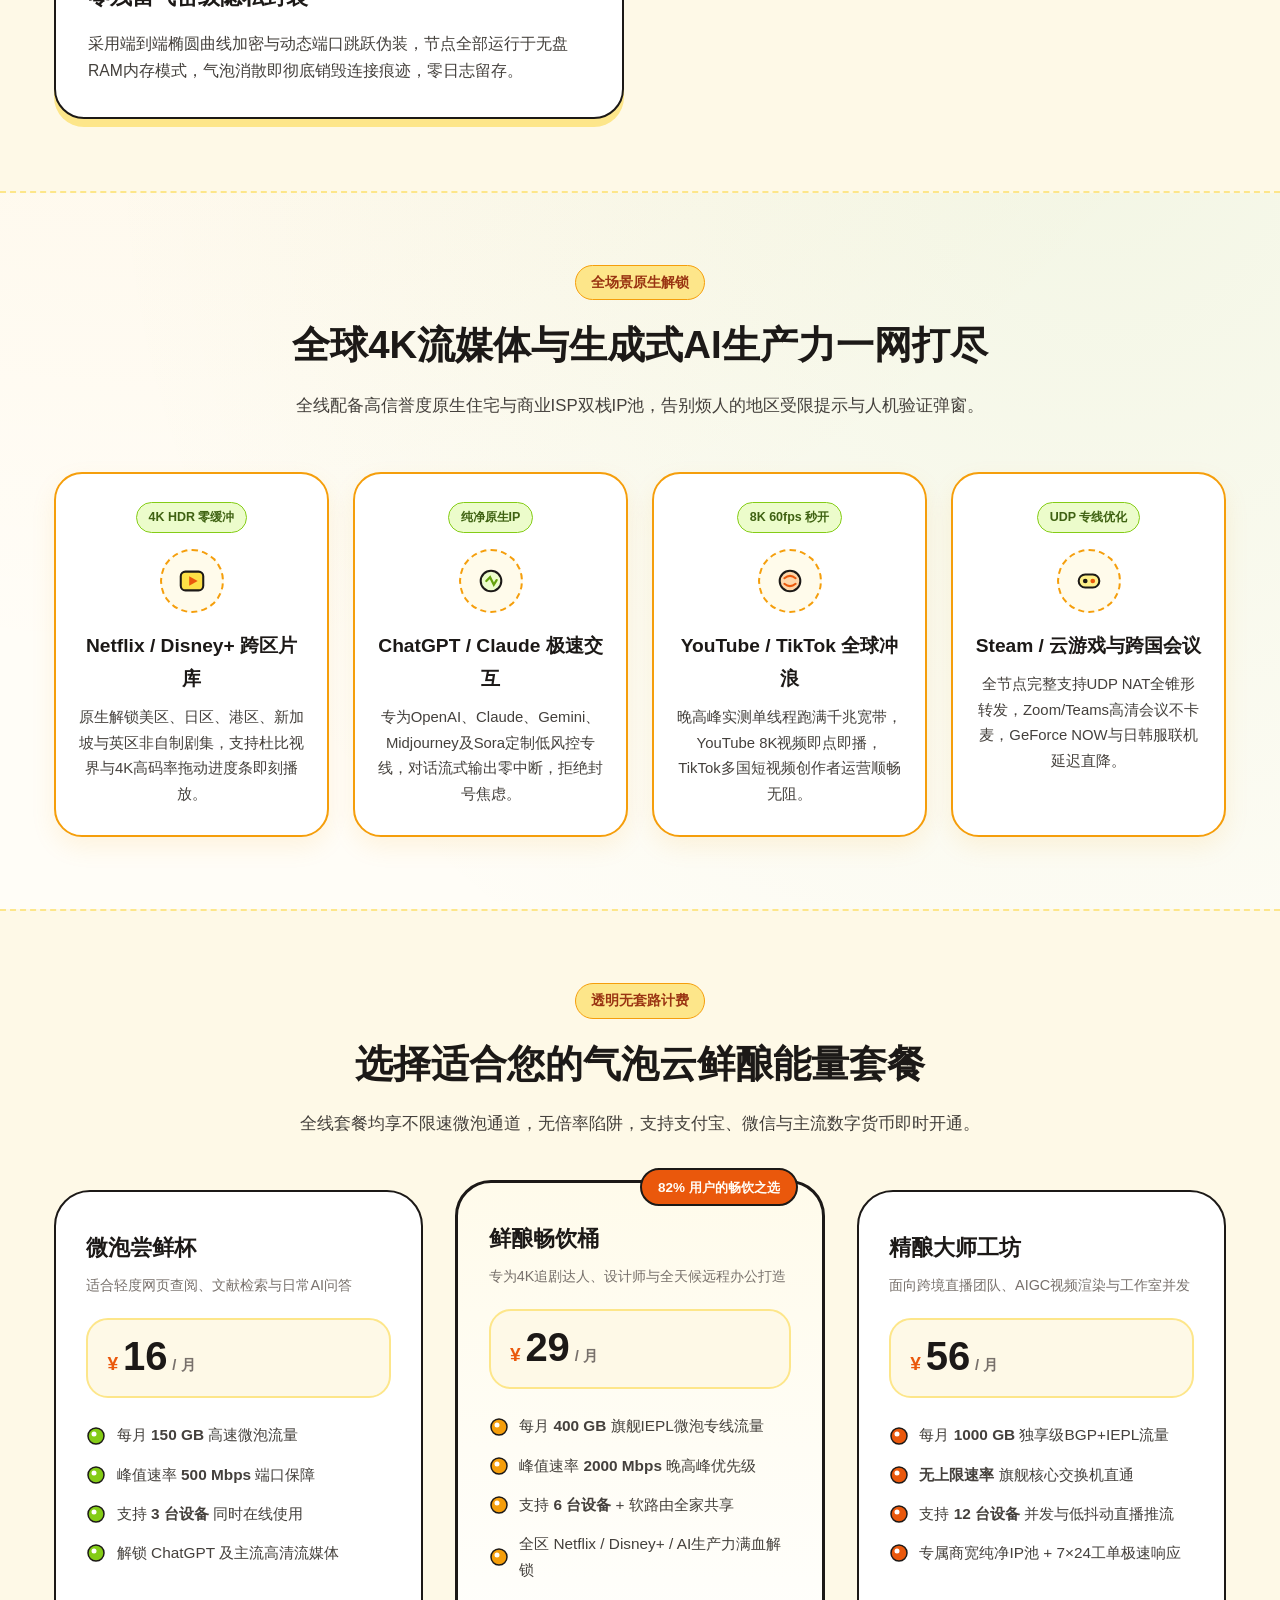
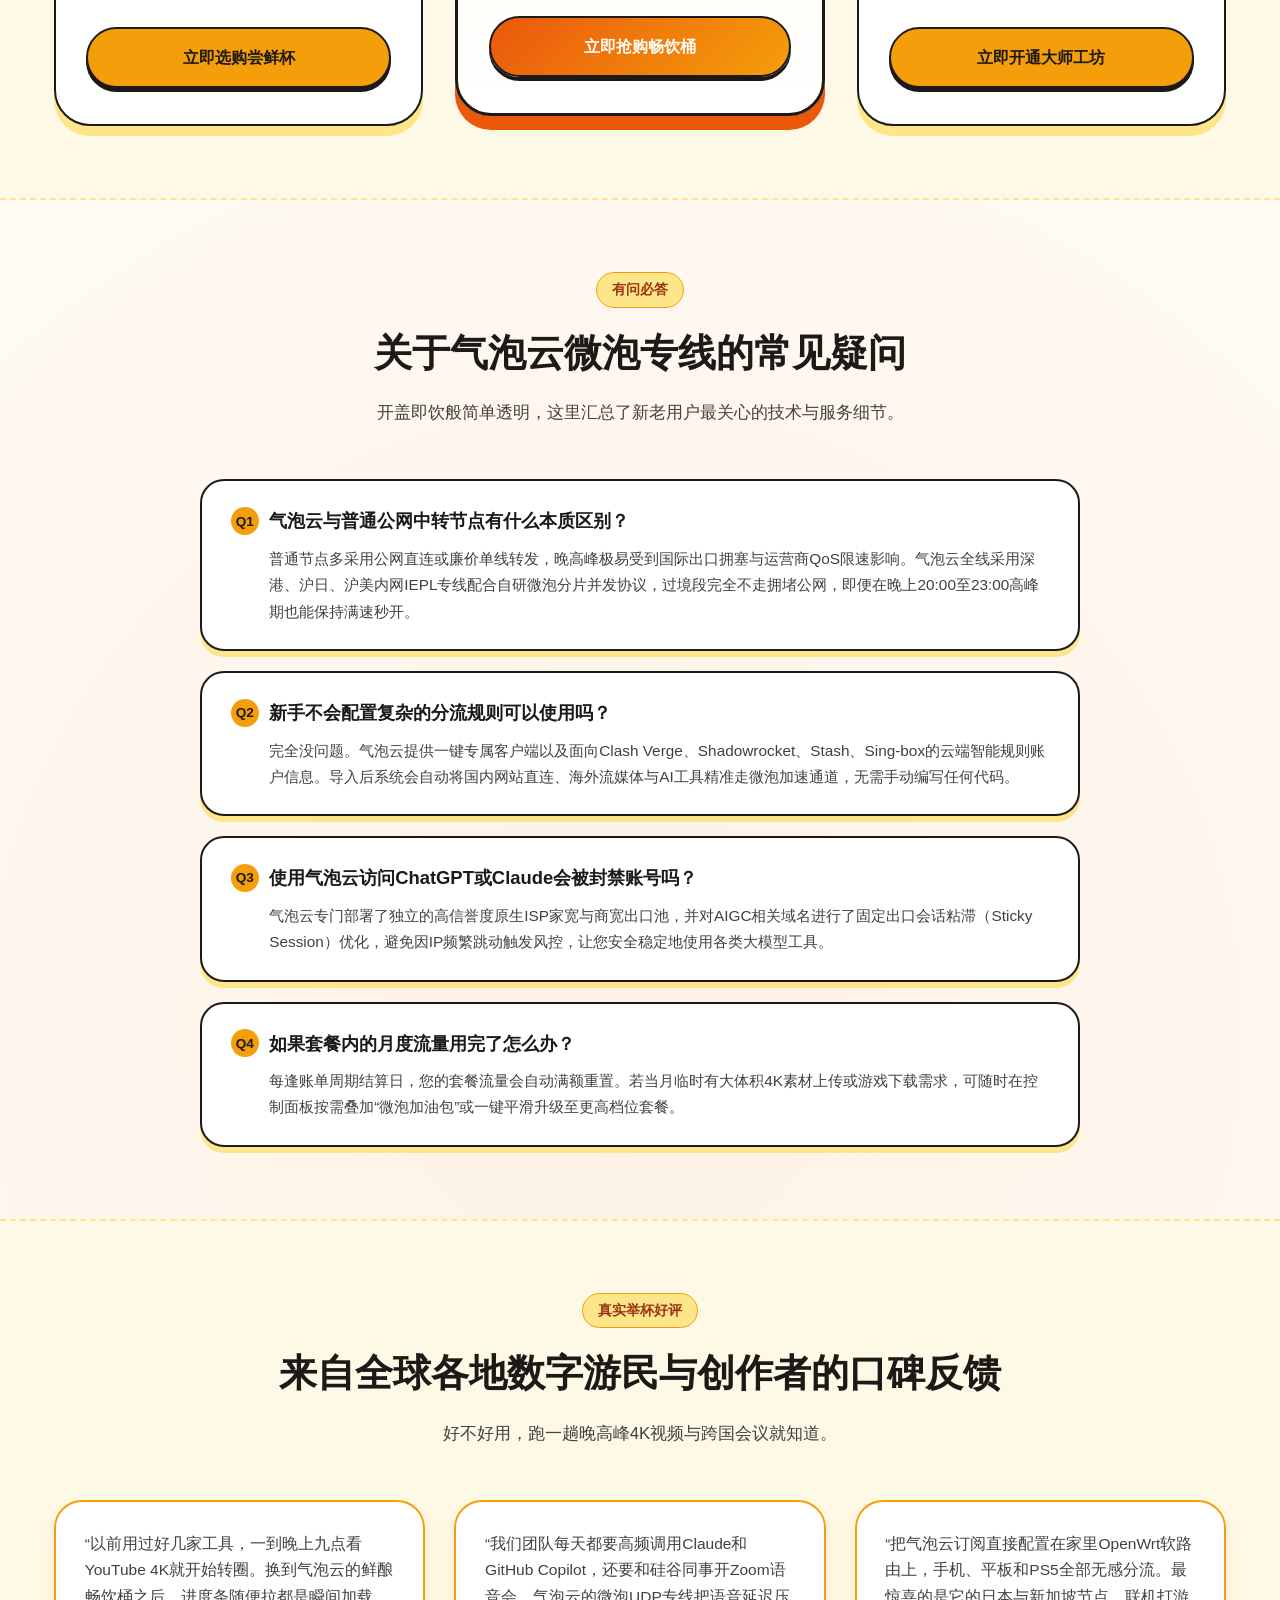
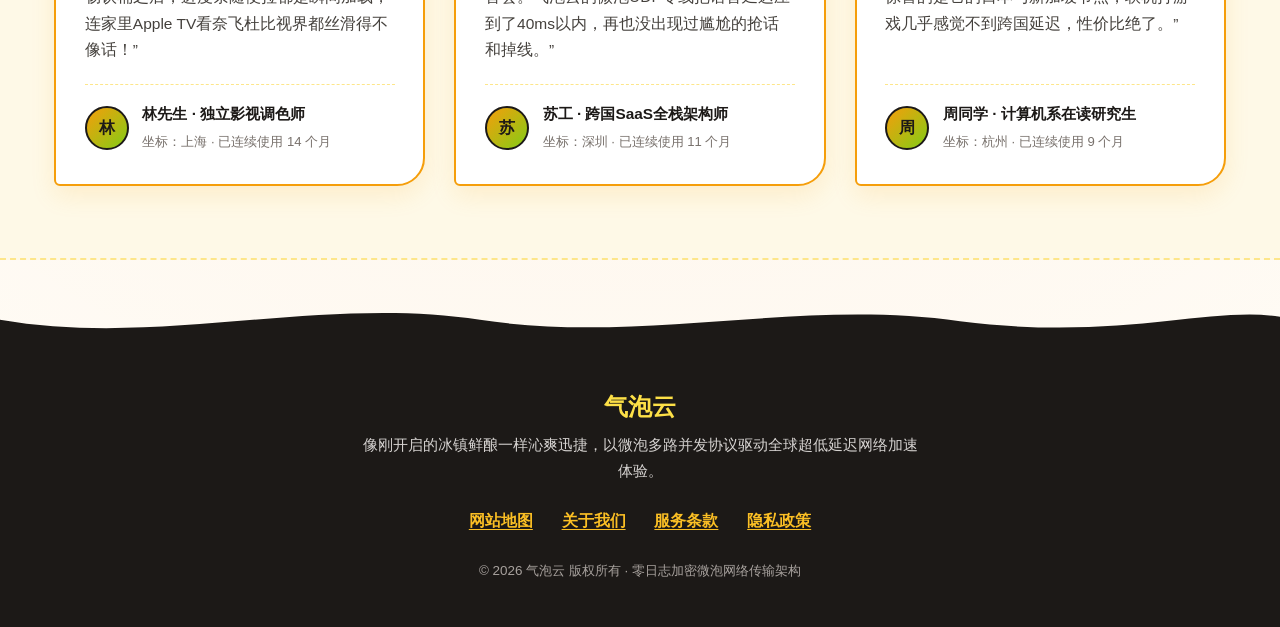
==== commit f154fc18: "fix: remove external blog links, desensitize subscription terms, and align official landing page sty" ====
--- a/index.html
+++ b/index.html
@@ -99,7 +99,7 @@
           <p class="hero-subtitle">告别传统臃肿隧道与晚高峰排队卡顿。气泡云将每一个数据包封装进低阻力微泡胶囊，通过BGP与IEPL内网专线直达全球核心交换节点，实现网页、4K超清视频与AI工作流真正的极速秒开。</p>
           <div class="hero-cta-group">
             <a href="https://ww012.twilightaff.com/#/?code=A56DH1Af" rel="nofollow" target="_blank" class="btn-primary-fizz">开始免费试用</a>
-            <a href="https://tizilab.net/paihang/" target="_blank" class="btn-secondary-pbn">2026最新梯子推荐</a>
+            
           </div>
           <div class="hero-bubble-metrics">
             <div class="metric-bubble-chip">
@@ -252,17 +252,7 @@
             <p>采用端到端椭圆曲线加密与动态端口跳跃伪装，节点全部运行于无盘RAM内存模式，气泡消散即彻底销毁连接痕迹，零日志留存。</p>
           </article>
 
-          <article class="fizz-feature-card">
-            <div class="feature-bubble-icon">
-              <svg width="34" height="34" viewBox="0 0 36 36" fill="none">
-                <circle cx="18" cy="18" r="12" stroke="#1C1917" stroke-width="2.5" fill="#ECFCCB"/>
-                <path d="M12,18 L17,23 L25,13" stroke="#65A30D" stroke-width="3" stroke-linecap="round" stroke-linejoin="round"/>
-              </svg>
-            </div>
-            <h3>全平台一键订阅导入</h3>
-            <p>全面兼容Windows、macOS、iOS、Android以及OpenWrt软路由与Apple TV，扫描二维码或点击一键导入即可瞬间开启全屋沁爽加速。</p>
-          </article>
-        </div>
+</div>
       </div>
     </section>
 
@@ -451,7 +441,7 @@
           </div>
           <div class="faq-bubble-item">
             <h3><span class="faq-q-badge">Q2</span>新手不会配置复杂的分流规则可以使用吗？</h3>
-            <p>完全没问题。气泡云提供一键专属客户端以及面向Clash Verge、Shadowrocket、Stash、Sing-box的云端智能规则订阅链接。导入后系统会自动将国内网站直连、海外流媒体与AI工具精准走微泡加速通道，无需手动编写任何代码。</p>
+            <p>完全没问题。气泡云提供一键专属客户端以及面向Clash Verge、Shadowrocket、Stash、Sing-box的云端智能规则账户信息。导入后系统会自动将国内网站直连、海外流媒体与AI工具精准走微泡加速通道，无需手动编写任何代码。</p>
           </div>
           <div class="faq-bubble-item">
             <h3><span class="faq-q-badge">Q3</span>使用气泡云访问ChatGPT或Claude会被封禁账号吗？</h3>
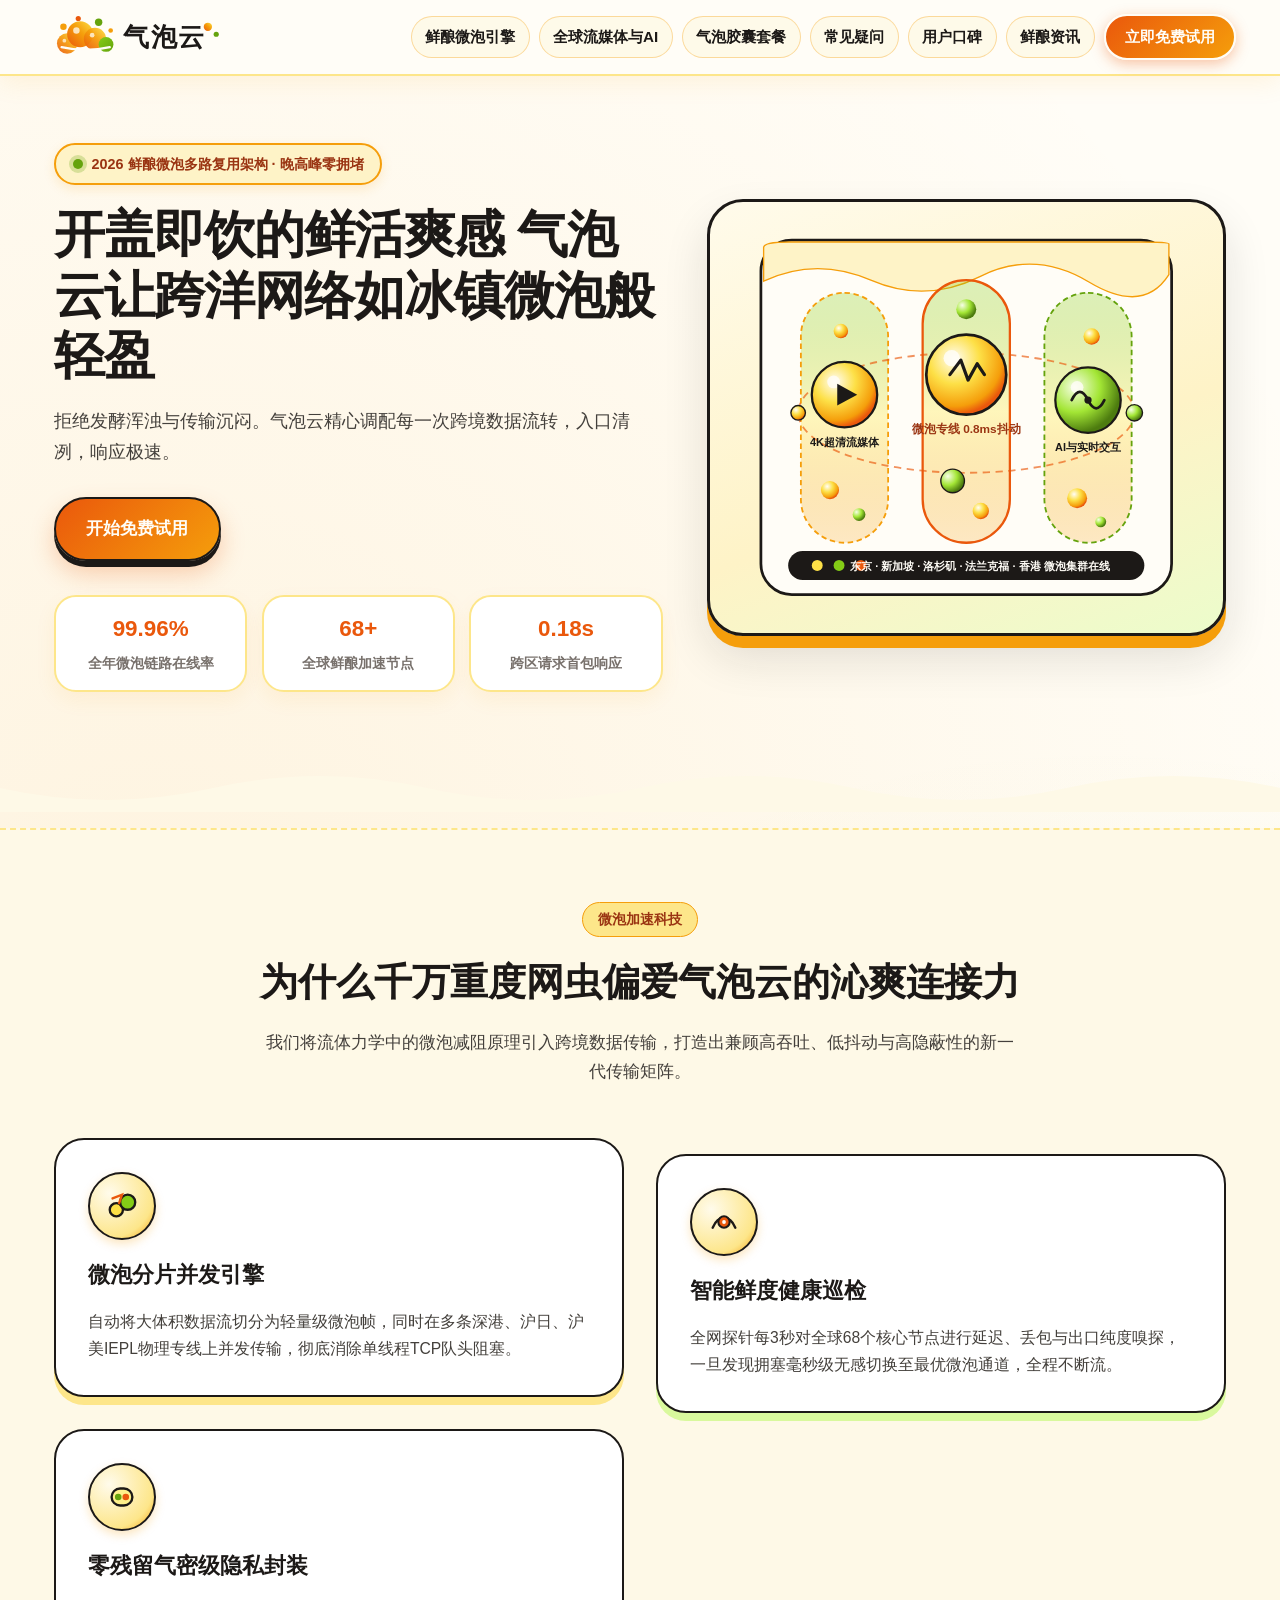
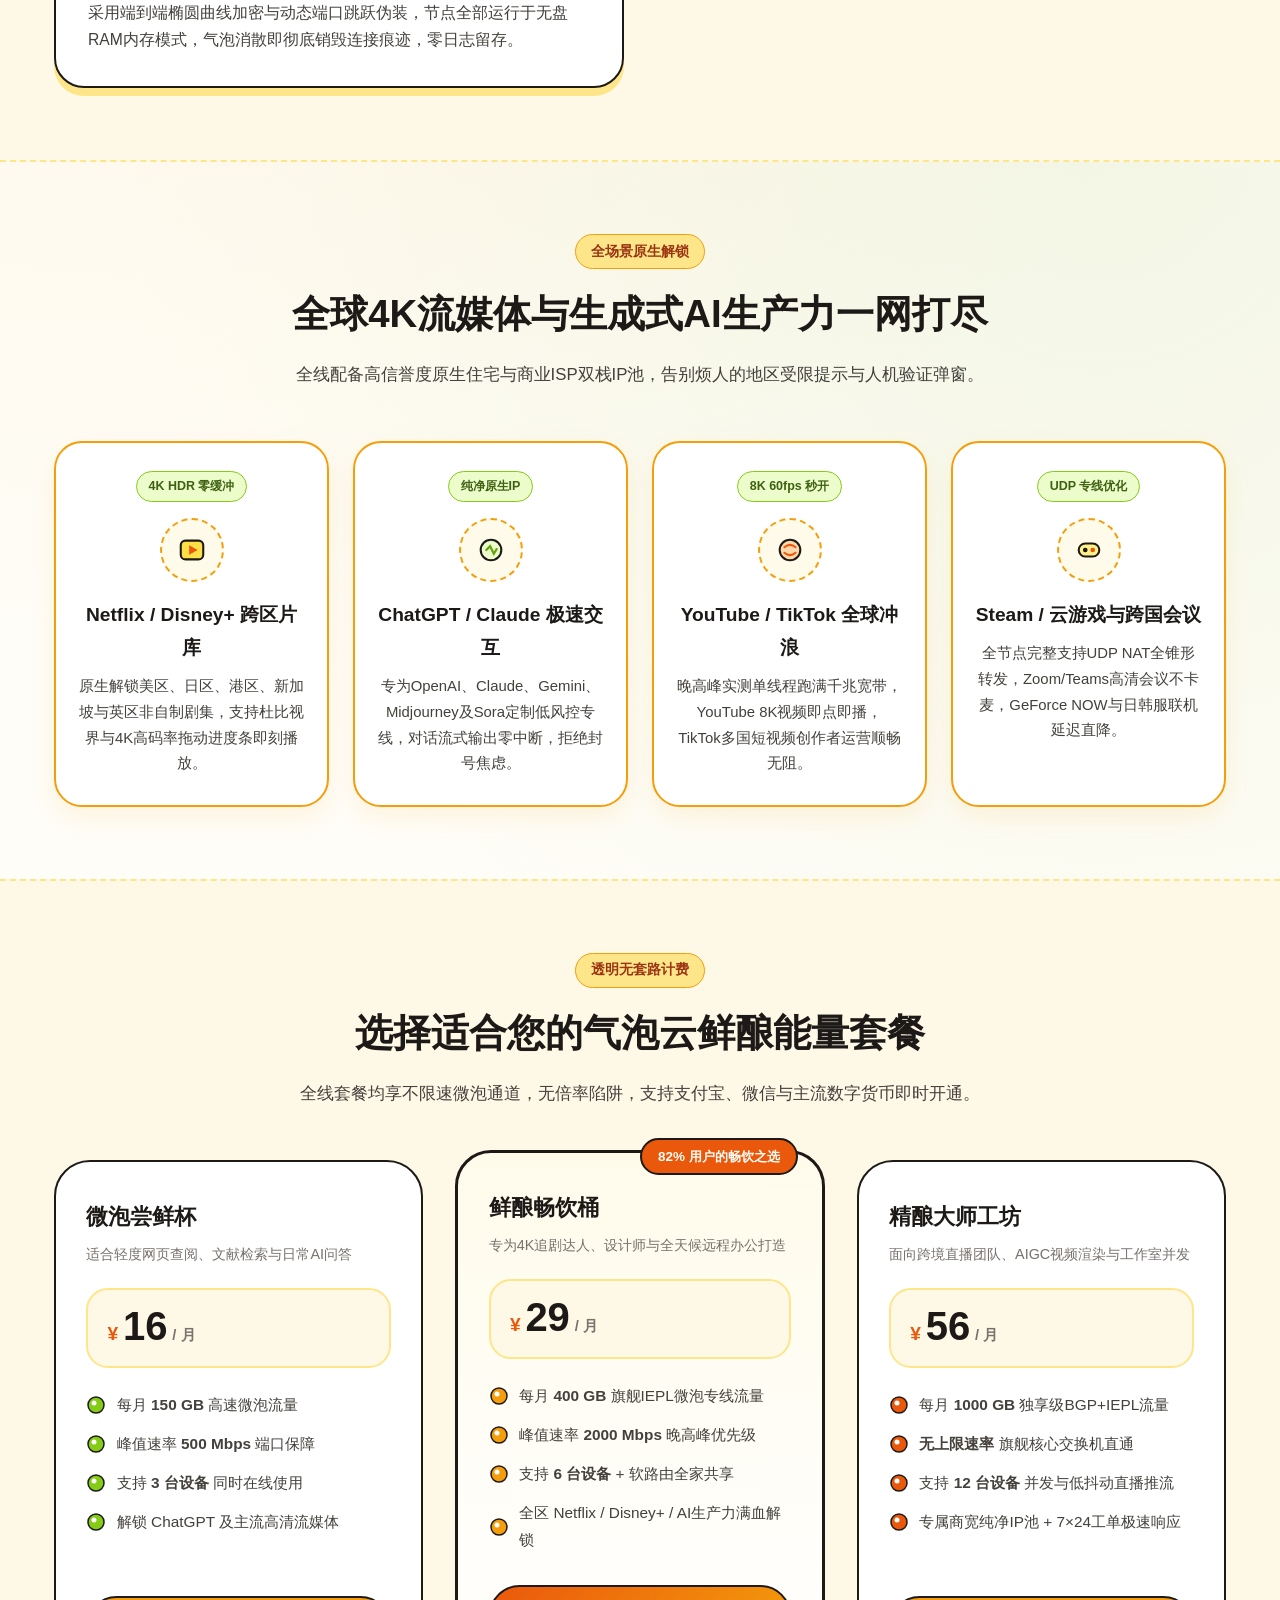
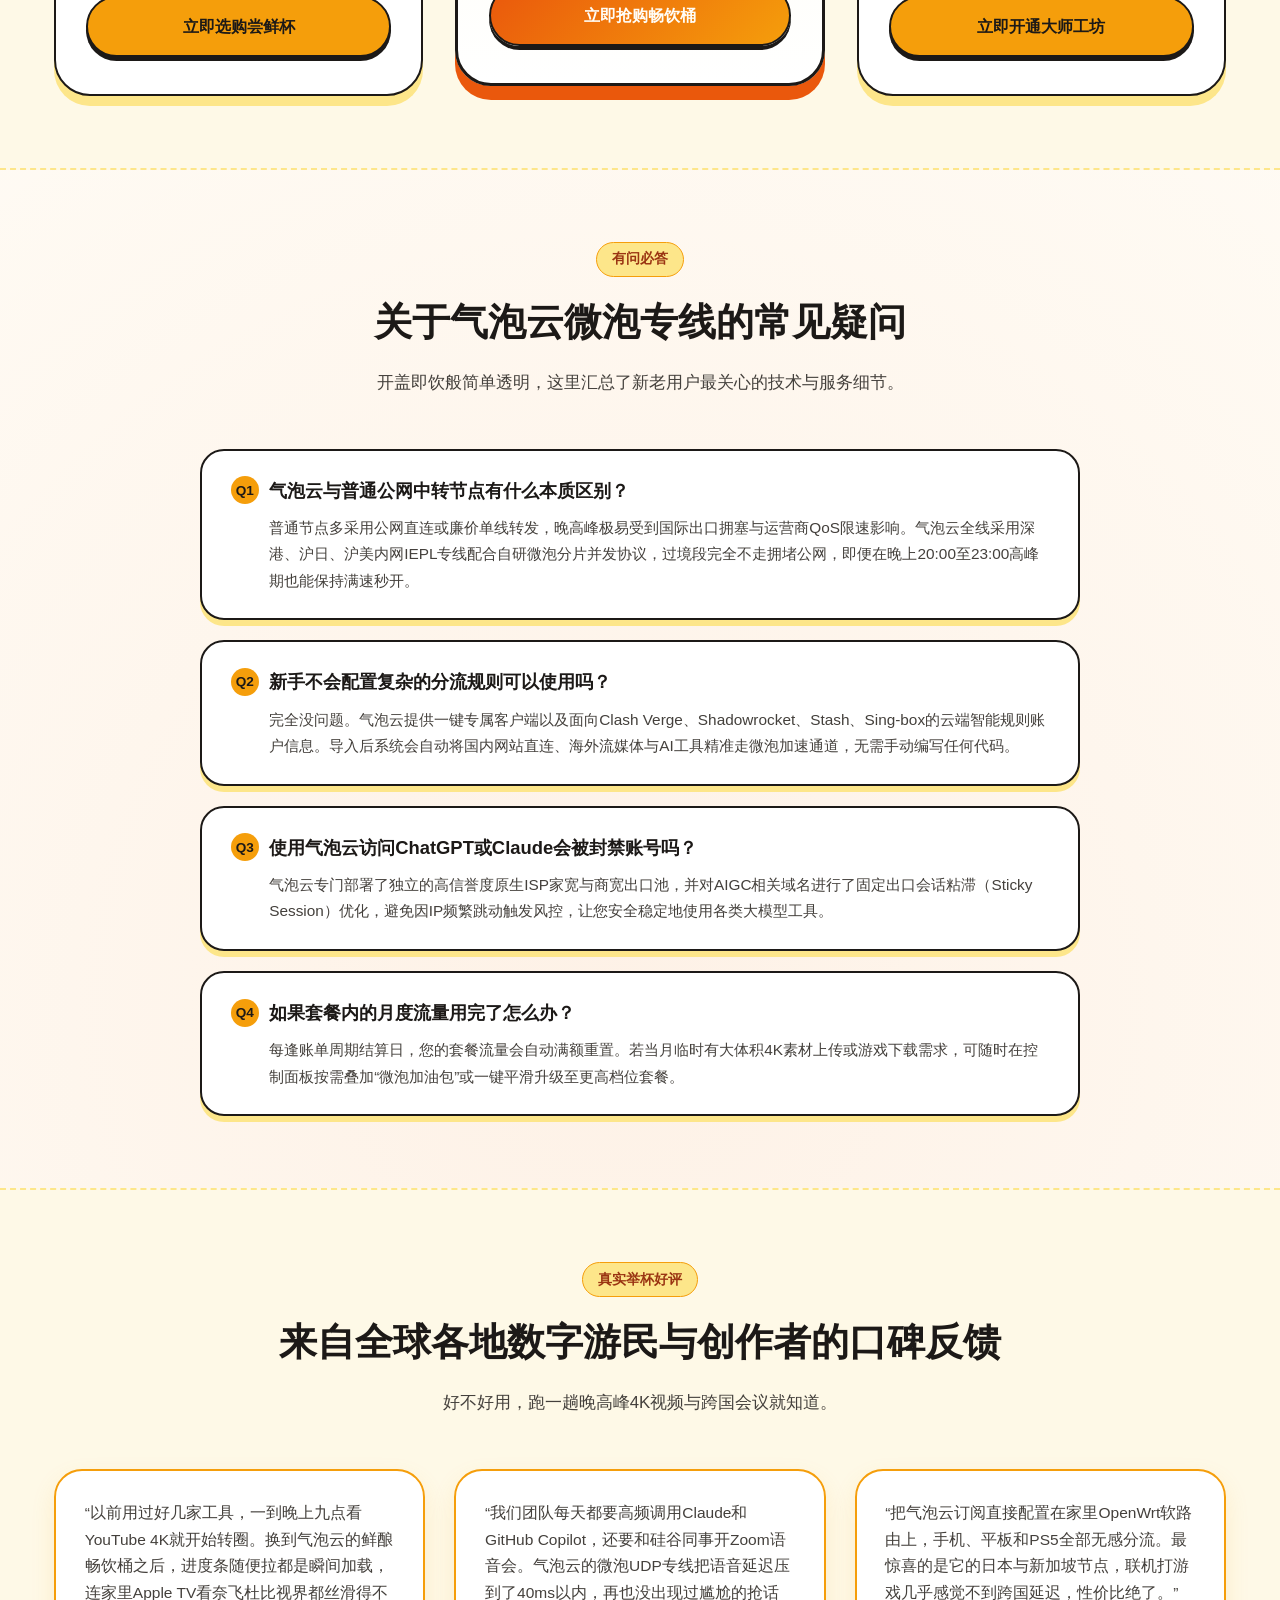
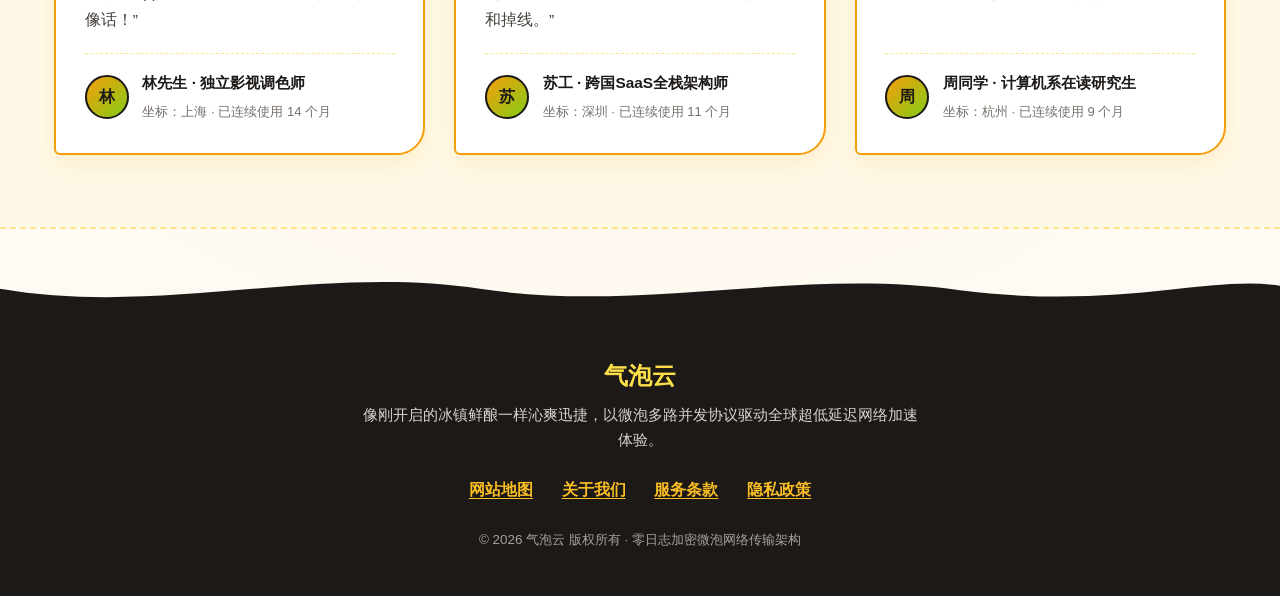
==== commit 96db6599: "revert: restore original layout and structure prior to pricing changes while keeping bespoke hero in" ====
--- a/index.html
+++ b/index.html
@@ -95,8 +95,8 @@
             <span class="fizz-pill-dot"></span>
             <span>2026 鲜酿微泡多路复用架构 · 晚高峰零拥堵</span>
           </div>
-          <h1 class="hero-title">气泡云：让每一次全球连接都像<span class="highlight-fizz">冰镇鲜酿微泡</span>般轻盈迸发</h1>
-          <p class="hero-subtitle">告别传统臃肿隧道与晚高峰排队卡顿。气泡云将每一个数据包封装进低阻力微泡胶囊，通过BGP与IEPL内网专线直达全球核心交换节点，实现网页、4K超清视频与AI工作流真正的极速秒开。</p>
+          <h1 class="hero-title">开盖即饮的鲜活爽感 <span>气泡云让跨洋网络如冰镇微泡般轻盈</span></h1>
+          <p class="hero-subtitle">拒绝发酵浑浊与传输沉闷。气泡云精心调配每一次跨境数据流转，入口清冽，响应极速。</p>
           <div class="hero-cta-group">
             <a href="https://ww012.twilightaff.com/#/?code=A56DH1Af" rel="nofollow" target="_blank" class="btn-primary-fizz">开始免费试用</a>
             
